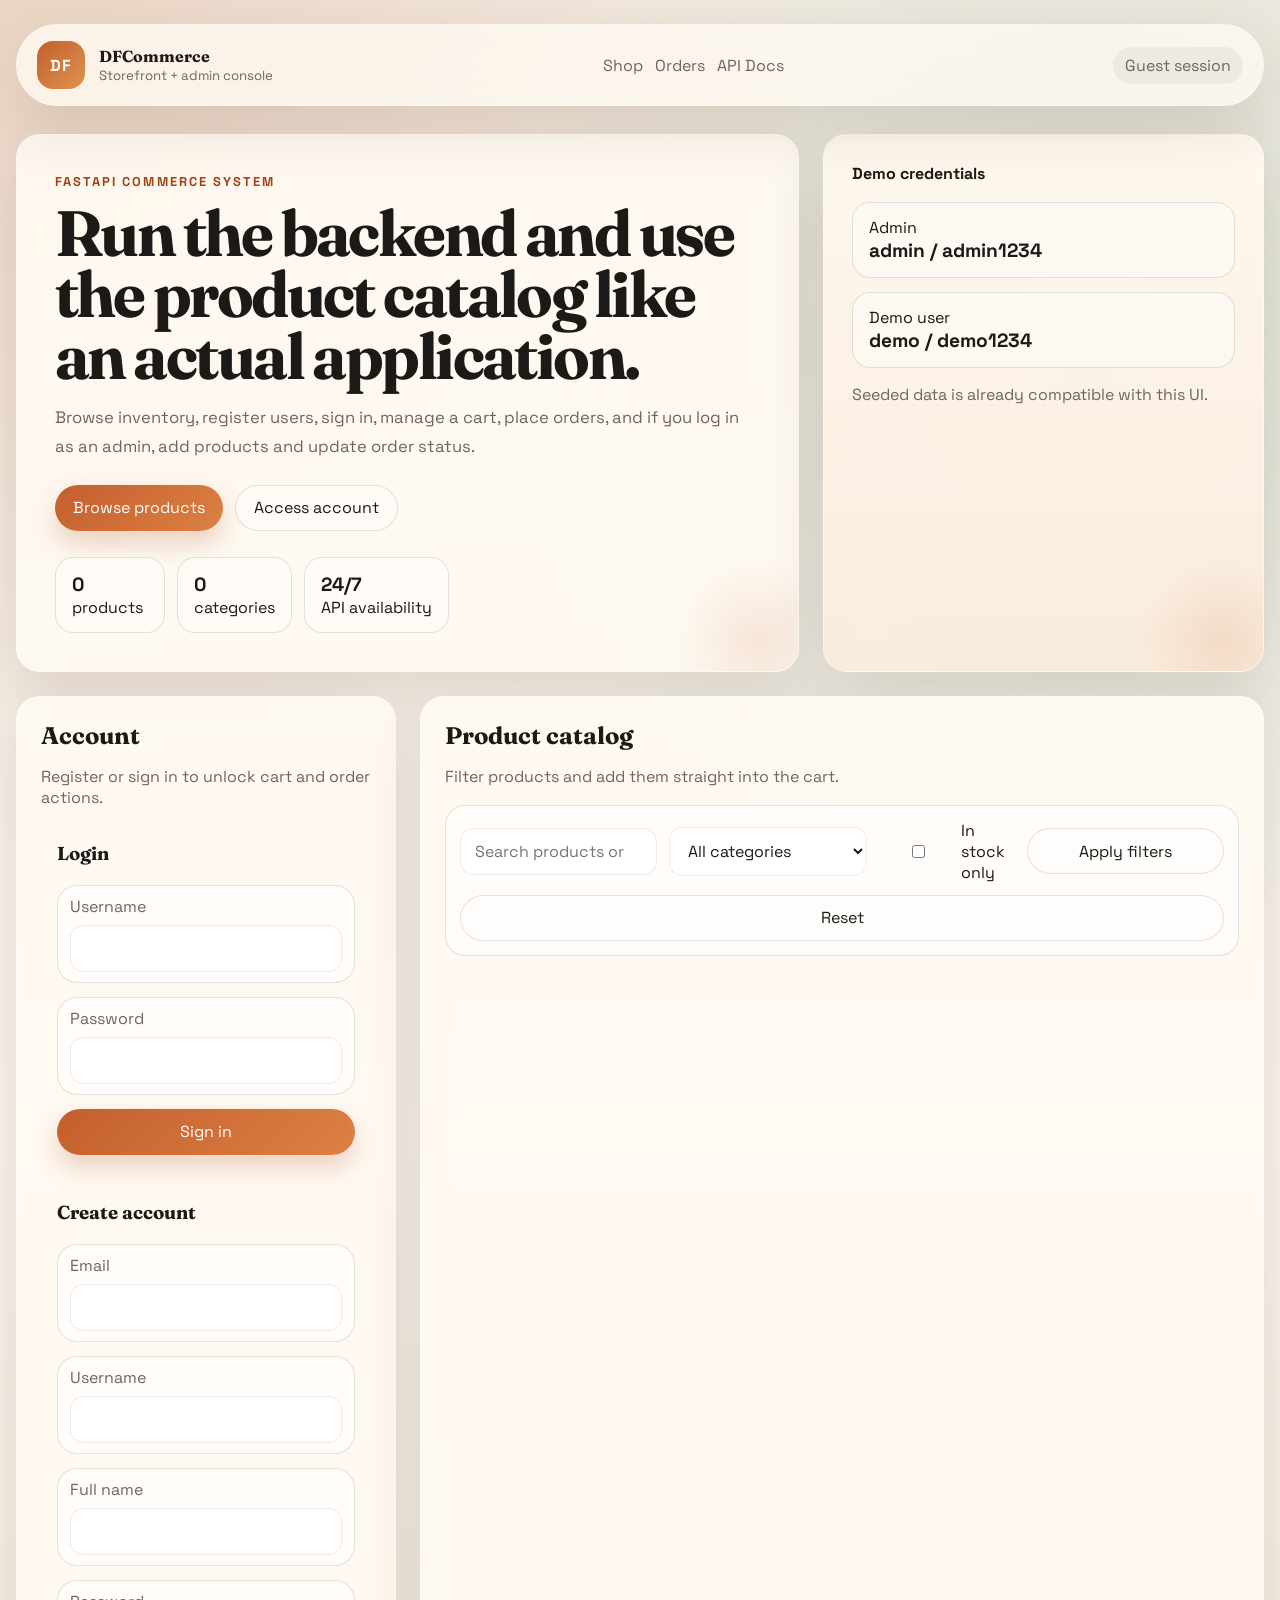
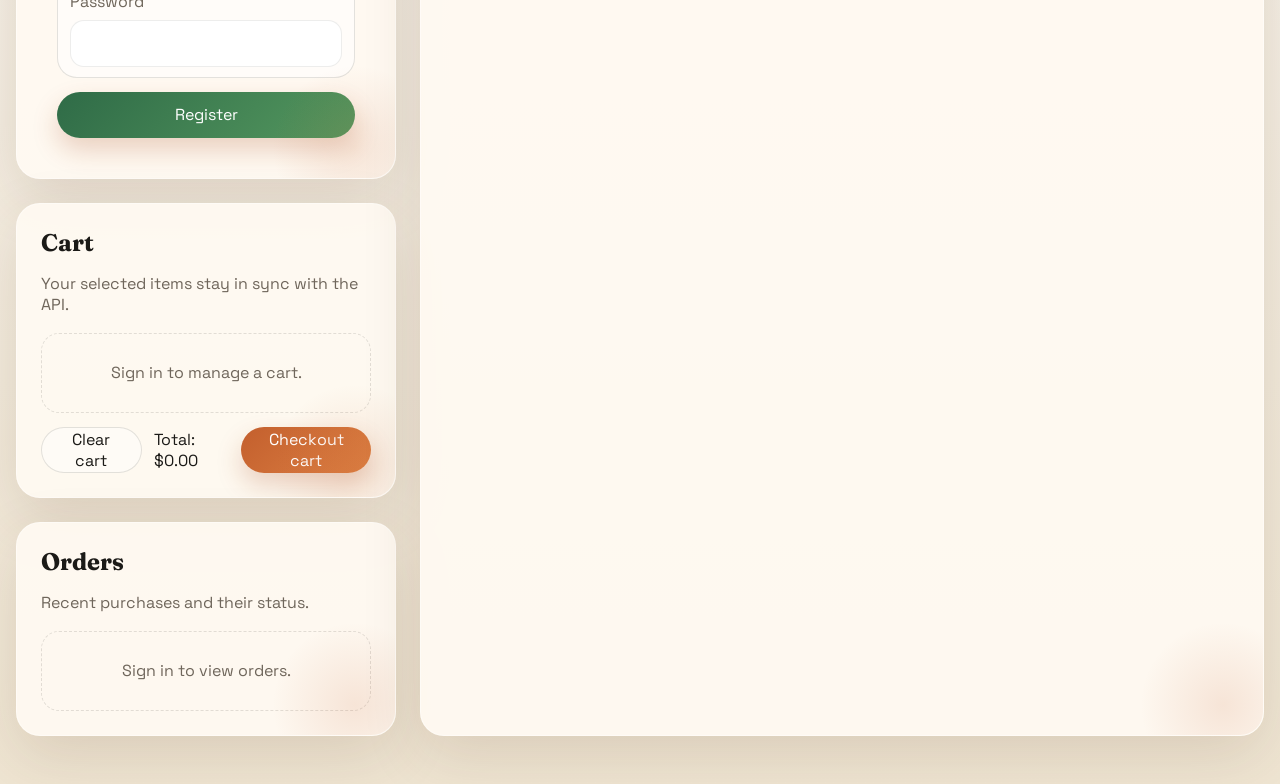
==== templates/index.html @ 90c6e94e "TESTING" ====
<!DOCTYPE html>
<html lang="en">
<head>
    <meta charset="UTF-8">
    <meta name="viewport" content="width=device-width, initial-scale=1.0">
    <title>{{ app_title }}</title>
    <link rel="preconnect" href="https://fonts.googleapis.com">
    <link rel="preconnect" href="https://fonts.gstatic.com" crossorigin>
    <link href="https://fonts.googleapis.com/css2?family=Fraunces:opsz,wght@9..144,600;9..144,700&family=Space+Grotesk:wght@400;500;700&display=swap" rel="stylesheet">
    <link rel="stylesheet" href="/static/styles.css">
</head>
<body>
    <div class="page-shell">
        <header class="topbar">
            <a class="brand" href="#top">
                <span class="brand-mark">DF</span>
                <span>
                    <strong>DFCommerce</strong>
                    <small>Storefront + admin console</small>
                </span>
            </a>
            <nav class="topnav">
                <a href="#products-section">Shop</a>
                <a href="#orders-section">Orders</a>
                <a href="/docs" target="_blank" rel="noreferrer">API Docs</a>
            </nav>
            <div class="session-bar">
                <span id="session-status" class="session-status">Guest session</span>
                <button id="logout-button" class="ghost-button hidden" type="button">Log out</button>
            </div>
        </header>

        <main>
            <section class="hero" id="top">
                <div class="hero-copy">
                    <p class="eyebrow">FastAPI commerce system</p>
                    <h1>Run the backend and use the product catalog like an actual application.</h1>
                    <p class="hero-text">
                        Browse inventory, register users, sign in, manage a cart, place orders, and if you log in as an admin, add products and update order status.
                    </p>
                    <div class="hero-actions">
                        <a class="primary-button" href="#products-section">Browse products</a>
                        <a class="ghost-button" href="#auth-section">Access account</a>
                    </div>
                    <div class="hero-stats" id="hero-stats">
                        <div>
                            <strong id="stat-products">0</strong>
                            <span>products</span>
                        </div>
                        <div>
                            <strong id="stat-categories">0</strong>
                            <span>categories</span>
                        </div>
                        <div>
                            <strong>24/7</strong>
                            <span>API availability</span>
                        </div>
                    </div>
                </div>
                <div class="hero-card">
                    <p class="hero-card-title">Demo credentials</p>
                    <div class="credential-grid">
                        <div>
                            <span>Admin</span>
                            <strong>admin / admin1234</strong>
                        </div>
                        <div>
                            <span>Demo user</span>
                            <strong>demo / demo1234</strong>
                        </div>
                    </div>
                    <p class="hero-card-note">Seeded data is already compatible with this UI.</p>
                </div>
            </section>

            <section class="content-grid">
                <aside class="sidebar-stack">
                    <section class="panel" id="auth-section">
                        <div class="panel-header">
                            <h2>Account</h2>
                            <p>Register or sign in to unlock cart and order actions.</p>
                        </div>

                        <div id="auth-forms" class="auth-forms">
                            <form id="login-form" class="stack-form">
                                <h3>Login</h3>
                                <label>
                                    <span>Username</span>
                                    <input name="username" type="text" autocomplete="username" required>
                                </label>
                                <label>
                                    <span>Password</span>
                                    <input name="password" type="password" autocomplete="current-password" required>
                                </label>
                                <button class="primary-button" type="submit">Sign in</button>
                            </form>

                            <form id="register-form" class="stack-form alt-form">
                                <h3>Create account</h3>
                                <label>
                                    <span>Email</span>
                                    <input name="email" type="email" autocomplete="email" required>
                                </label>
                                <label>
                                    <span>Username</span>
                                    <input name="username" type="text" autocomplete="username" required>
                                </label>
                                <label>
                                    <span>Full name</span>
                                    <input name="full_name" type="text" autocomplete="name" required>
                                </label>
                                <label>
                                    <span>Password</span>
                                    <input name="password" type="password" autocomplete="new-password" minlength="8" required>
                                </label>
                                <button class="secondary-button" type="submit">Register</button>
                            </form>
                        </div>

                        <div id="account-summary" class="account-summary hidden"></div>
                    </section>

                    <section class="panel" id="cart-section">
                        <div class="panel-header">
                            <h2>Cart</h2>
                            <p>Your selected items stay in sync with the API.</p>
                        </div>
                        <div id="cart-list" class="list-shell muted-state">Sign in to manage a cart.</div>
                        <div class="panel-footer">
                            <button id="clear-cart-button" class="ghost-button" type="button">Clear cart</button>
                            <span id="cart-total">Total: $0.00</span>
                            <button id="checkout-button" class="primary-button" type="button">Checkout cart</button>
                        </div>
                    </section>

                    <section class="panel" id="orders-section">
                        <div class="panel-header">
                            <h2>Orders</h2>
                            <p>Recent purchases and their status.</p>
                        </div>
                        <div id="orders-list" class="list-shell muted-state">Sign in to view orders.</div>
                    </section>

                    <section class="panel hidden" id="admin-panel">
                        <div class="panel-header">
                            <h2>Admin</h2>
                            <p>Create products and update order statuses.</p>
                        </div>

                        <form id="product-form" class="stack-form compact-form">
                            <h3>Add product</h3>
                            <label>
                                <span>Name</span>
                                <input name="name" type="text" required>
                            </label>
                            <label>
                                <span>Description</span>
                                <textarea name="description" rows="3" required></textarea>
                            </label>
                            <div class="form-split">
                                <label>
                                    <span>Price</span>
                                    <input name="price" type="number" min="0" step="0.01" required>
                                </label>
                                <label>
                                    <span>Stock</span>
                                    <input name="stock" type="number" min="0" step="1" required>
                                </label>
                            </div>
                            <label>
                                <span>Category</span>
                                <input name="category" type="text" required>
                            </label>
                            <label>
                                <span>Image URL</span>
                                <input name="image_url" type="url">
                            </label>
                            <button class="secondary-button" type="submit">Create product</button>
                        </form>

                        <div>
                            <h3 class="subheading">Manage products</h3>
                            <div id="admin-products-list" class="list-shell muted-state">Admin access required.</div>
                        </div>

                        <div>
                            <h3 class="subheading">All orders</h3>
                            <div id="admin-orders-list" class="list-shell muted-state">Admin access required.</div>
                        </div>
                    </section>
                </aside>

                <section class="panel products-panel" id="products-section">
                    <div class="panel-header">
                        <h2>Product catalog</h2>
                        <p>Filter products and add them straight into the cart.</p>
                    </div>

                    <form id="filters-form" class="filters-row">
                        <input id="search-input" name="search" type="search" placeholder="Search products or descriptions">
                        <select id="category-select" name="category">
                            <option value="">All categories</option>
                        </select>
                        <label class="checkbox-field">
                            <input id="stock-input" name="in_stock" type="checkbox">
                            <span>In stock only</span>
                        </label>
                        <button class="ghost-button" type="submit">Apply filters</button>
                        <button id="clear-filters-button" class="ghost-button" type="button">Reset</button>
                    </form>

                    <div id="products-grid" class="products-grid"></div>
                </section>
            </section>
        </main>
    </div>

    <div id="toast" class="toast hidden"></div>
    <script src="/static/app.js" defer></script>
</body>
</html>
---- static/styles.css ----
:root {
    --bg: #f4efe6;
    --bg-alt: #efe5d2;
    --paper: rgba(255, 250, 242, 0.92);
    --paper-strong: #fffaf2;
    --ink: #1b1a17;
    --muted: #6f665b;
    --accent: #c35f2d;
    --accent-strong: #9f4214;
    --accent-soft: #efc9b5;
    --line: rgba(27, 26, 23, 0.12);
    --success: #2f6b47;
    --shadow: 0 20px 60px rgba(84, 53, 27, 0.14);
    --radius: 24px;
}

* {
    box-sizing: border-box;
}

html {
    scroll-behavior: smooth;
}

body {
    margin: 0;
    min-height: 100vh;
    font-family: "Space Grotesk", "Segoe UI", sans-serif;
    color: var(--ink);
    background:
        radial-gradient(circle at top left, rgba(195, 95, 45, 0.18), transparent 32%),
        radial-gradient(circle at 85% 15%, rgba(47, 107, 71, 0.14), transparent 26%),
        linear-gradient(180deg, var(--bg) 0%, #f8f4ee 48%, var(--bg-alt) 100%);
}

a {
    color: inherit;
    text-decoration: none;
}

button,
input,
select,
textarea {
    font: inherit;
}

button {
    cursor: pointer;
    border: 0;
}

.hidden {
    display: none !important;
}

.page-shell {
    width: min(1380px, calc(100vw - 32px));
    margin: 0 auto;
    padding: 24px 0 48px;
}

.topbar {
    position: sticky;
    top: 16px;
    z-index: 20;
    display: flex;
    align-items: center;
    justify-content: space-between;
    gap: 18px;
    padding: 16px 20px;
    border: 1px solid rgba(255, 255, 255, 0.35);
    border-radius: 999px;
    background: rgba(255, 250, 242, 0.76);
    backdrop-filter: blur(16px);
    box-shadow: var(--shadow);
}

.brand {
    display: flex;
    align-items: center;
    gap: 14px;
}

.brand strong,
.hero h1,
.panel h2,
.stack-form h3,
.subheading {
    font-family: "Fraunces", Georgia, serif;
}

.brand small {
    display: block;
    color: var(--muted);
}

.brand-mark {
    display: grid;
    place-items: center;
    width: 48px;
    height: 48px;
    border-radius: 16px;
    background: linear-gradient(135deg, var(--accent) 0%, #de9350 100%);
    color: white;
    font-weight: 700;
    letter-spacing: 0.06em;
}

.topnav,
.session-bar,
.hero-actions,
.hero-stats,
.filters-row,
.form-split,
.panel-footer {
    display: flex;
    align-items: center;
    gap: 12px;
}

.topnav a,
.session-status {
    color: var(--muted);
}

.session-status {
    padding: 8px 12px;
    border-radius: 999px;
    background: rgba(27, 26, 23, 0.05);
}

.hero {
    display: grid;
    grid-template-columns: minmax(0, 1.6fr) minmax(320px, 0.9fr);
    gap: 24px;
    margin-top: 28px;
}

.hero-copy,
.hero-card,
.panel {
    position: relative;
    overflow: hidden;
    border: 1px solid rgba(255, 255, 255, 0.4);
    border-radius: var(--radius);
    background: var(--paper);
    box-shadow: var(--shadow);
}

.hero-copy {
    padding: 38px;
}

.hero-copy::after,
.panel::after,
.hero-card::after {
    content: "";
    position: absolute;
    inset: auto -50px -60px auto;
    width: 180px;
    height: 180px;
    border-radius: 50%;
    background: radial-gradient(circle, rgba(195, 95, 45, 0.13), transparent 65%);
    pointer-events: none;
}

.eyebrow {
    margin: 0 0 12px;
    font-size: 0.8rem;
    font-weight: 700;
    letter-spacing: 0.16em;
    text-transform: uppercase;
    color: var(--accent-strong);
}

.hero h1 {
    margin: 0;
    font-size: clamp(2.8rem, 5vw, 5rem);
    line-height: 0.96;
    letter-spacing: -0.04em;
}

.hero-text,
.panel-header p,
.muted-state,
.hero-card-note,
.list-meta,
.product-meta,
.item-meta,
.stack-form label span {
    color: var(--muted);
}

.hero-text {
    max-width: 64ch;
    margin: 18px 0 24px;
    font-size: 1.04rem;
    line-height: 1.7;
}

.hero-stats {
    margin-top: 26px;
    flex-wrap: wrap;
}

.hero-stats div,
.credential-grid div {
    min-width: 110px;
    padding: 14px 16px;
    border: 1px solid var(--line);
    border-radius: 18px;
    background: rgba(255, 255, 255, 0.42);
}

.hero-stats strong,
.credential-grid strong {
    display: block;
    font-size: 1.2rem;
}

.hero-card {
    padding: 28px;
    background: linear-gradient(180deg, rgba(255, 248, 238, 0.94), rgba(250, 236, 220, 0.96));
}

.hero-card-title {
    margin: 0 0 18px;
    font-weight: 700;
}

.credential-grid {
    display: grid;
    gap: 14px;
}

.primary-button,
.secondary-button,
.ghost-button {
    display: inline-flex;
    align-items: center;
    justify-content: center;
    min-height: 46px;
    padding: 0 18px;
    border-radius: 999px;
    transition: transform 180ms ease, box-shadow 180ms ease, background 180ms ease;
}

.primary-button,
.secondary-button {
    color: white;
    box-shadow: 0 12px 26px rgba(159, 66, 20, 0.22);
}

.primary-button {
    background: linear-gradient(135deg, var(--accent) 0%, #dd8144 100%);
}

.secondary-button {
    background: linear-gradient(135deg, var(--success) 0%, #54985f 100%);
}

.ghost-button {
    border: 1px solid var(--line);
    background: rgba(255, 255, 255, 0.4);
    color: var(--ink);
}

.primary-button:hover,
.secondary-button:hover,
.ghost-button:hover {
    transform: translateY(-1px);
}

.content-grid {
    display: grid;
    grid-template-columns: minmax(310px, 380px) minmax(0, 1fr);
    gap: 24px;
    margin-top: 24px;
}

.sidebar-stack {
    display: grid;
    gap: 24px;
    align-content: start;
}

.panel {
    padding: 24px;
}

.panel-header {
    margin-bottom: 18px;
}

.panel-header h2,
.stack-form h3,
.subheading {
    margin: 0 0 6px;
}

.auth-forms,
.stack-form,
.account-summary,
.list-shell {
    display: grid;
    gap: 14px;
}

.list-shell:not(.muted-state) {
    align-items: stretch;
}

.stack-form label,
.filters-row,
.summary-chip,
.list-item,
.product-card,
.order-card {
    border: 1px solid var(--line);
    border-radius: 20px;
    background: rgba(255, 255, 255, 0.55);
}

.stack-form {
    padding: 16px;
}

.compact-form {
    margin-bottom: 18px;
}

.stack-form label {
    display: grid;
    gap: 8px;
    padding: 10px 12px;
}

.stack-form input,
.stack-form textarea,
.filters-row input,
.filters-row select {
    width: 100%;
    padding: 12px 14px;
    border: 1px solid rgba(27, 26, 23, 0.08);
    border-radius: 14px;
    background: white;
    color: var(--ink);
}

.filters-row {
    flex-wrap: wrap;
    margin-bottom: 20px;
    padding: 14px;
}

.filters-row > *:not(.checkbox-field) {
    flex: 1 1 180px;
}

.checkbox-field {
    display: flex;
    align-items: center;
    gap: 8px;
    padding: 0 4px;
}

.products-grid {
    display: grid;
    grid-template-columns: repeat(auto-fill, minmax(240px, 1fr));
    gap: 18px;
}

.product-card,
.order-card,
.list-item {
    padding: 18px;
}

.product-card {
    display: grid;
    gap: 12px;
}

.product-top,
.item-top,
.order-top {
    display: flex;
    align-items: flex-start;
    justify-content: space-between;
    gap: 12px;
}

.product-top h3,
.order-top h3,
.item-top h3 {
    margin: 0;
    font-size: 1.05rem;
}

.price-pill,
.status-pill,
.category-pill {
    display: inline-flex;
    align-items: center;
    justify-content: center;
    padding: 8px 12px;
    border-radius: 999px;
    font-size: 0.84rem;
    font-weight: 700;
}

.price-pill {
    background: rgba(47, 107, 71, 0.13);
    color: var(--success);
}

.status-pill {
    background: rgba(195, 95, 45, 0.14);
    color: var(--accent-strong);
}

.category-pill {
    background: rgba(27, 26, 23, 0.06);
    color: var(--muted);
}

.product-actions,
.item-actions,
.order-actions {
    display: flex;
    align-items: center;
    gap: 10px;
    flex-wrap: wrap;
}

.item-actions input,
.order-actions select {
    width: auto;
}

.quantity-field {
    display: inline-flex;
    align-items: center;
    gap: 8px;
    padding: 8px 10px;
    border: 1px solid var(--line);
    border-radius: 999px;
    background: rgba(255, 255, 255, 0.58);
}

.quantity-field input {
    width: 68px;
    padding: 8px 10px;
    border: 1px solid rgba(27, 26, 23, 0.08);
    border-radius: 12px;
}

button:disabled {
    cursor: not-allowed;
    opacity: 0.5;
    transform: none;
    box-shadow: none;
}

.muted-state {
    min-height: 80px;
    display: grid;
    place-items: center;
    text-align: center;
    padding: 18px;
    border: 1px dashed var(--line);
    border-radius: 18px;
}

.summary-chip {
    padding: 14px;
}

.summary-chip strong {
    display: block;
    font-size: 1rem;
}

.panel-footer {
    justify-content: space-between;
    margin-top: 14px;
}

.products-panel {
    min-height: 700px;
}

.toast {
    position: fixed;
    right: 20px;
    bottom: 20px;
    z-index: 50;
    max-width: min(420px, calc(100vw - 40px));
    padding: 14px 18px;
    border-radius: 18px;
    background: #1f1a17;
    color: white;
    box-shadow: var(--shadow);
}

@media (max-width: 1120px) {
    .hero,
    .content-grid {
        grid-template-columns: 1fr;
    }

    .sidebar-stack {
        order: 2;
    }
}

@media (max-width: 760px) {
    .page-shell {
        width: min(100vw - 18px, 100%);
        padding-top: 12px;
    }

    .topbar {
        position: static;
        border-radius: 28px;
        padding: 18px;
        flex-direction: column;
        align-items: stretch;
    }

    .topnav,
    .session-bar,
    .hero-actions,
    .panel-footer,
    .product-actions,
    .order-actions,
    .item-actions,
    .filters-row,
    .form-split {
        flex-direction: column;
        align-items: stretch;
    }

    .hero-copy,
    .hero-card,
    .panel {
        padding: 20px;
    }

    .hero h1 {
        font-size: clamp(2.1rem, 10vw, 3rem);
    }
}

/* ---- Trust strip ---- */
.trust-strip {
    display: grid;
    grid-template-columns: repeat(3, 1fr);
    gap: 18px;
    margin-top: 24px;
}

.trust-card {
    padding: 22px 24px;
    border: 1px solid rgba(255, 255, 255, 0.4);
    border-radius: var(--radius);
    background: var(--paper);
    box-shadow: var(--shadow);
}

.trust-card strong {
    display: block;
    margin-bottom: 6px;
    font-size: 1rem;
}

.trust-card p {
    margin: 0;
    font-size: 0.9rem;
    color: var(--muted);
    line-height: 1.6;
}

/* ---- Product media ---- */
.product-media {
    width: 100%;
    height: 160px;
    border-radius: 16px;
    background-size: cover;
    background-position: center;
    background-color: var(--bg-alt);
}

/* ---- Catalog toolbar ---- */
.catalog-toolbar {
    min-height: 22px;
    margin-bottom: 14px;
}

/* ---- Admin form actions ---- */
.form-actions {
    display: flex;
    gap: 10px;
    flex-wrap: wrap;
}

/* ---- Footer ---- */
.footer-strip {
    display: flex;
    align-items: center;
    justify-content: space-between;
    gap: 12px;
    margin-top: 40px;
    padding: 18px 24px;
    border: 1px solid var(--line);
    border-radius: var(--radius);
    background: var(--paper);
    color: var(--muted);
    font-size: 0.88rem;
    flex-wrap: wrap;
}

/* ---- Modal overlay ---- */
body.modal-open {
    overflow: hidden;
}

.modal {
    position: fixed;
    inset: 0;
    z-index: 40;
    display: grid;
    place-items: center;
    background: rgba(27, 26, 23, 0.54);
    backdrop-filter: blur(6px);
    padding: 16px;
}

.modal-card {
    position: relative;
    width: min(720px, calc(100vw - 32px));
    max-height: 90vh;
    overflow-y: auto;
    padding: 32px;
    border: 1px solid rgba(255, 255, 255, 0.4);
    border-radius: var(--radius);
    background: var(--paper-strong);
    box-shadow: 0 32px 80px rgba(27, 26, 23, 0.28);
}

.modal-card--sm {
    width: min(480px, calc(100vw - 32px));
}

.modal-close {
    position: absolute;
    top: 16px;
    right: 16px;
    min-height: 36px;
    padding: 0 12px;
    font-size: 1rem;
    z-index: 1;
}

.modal-layout {
    display: grid;
    grid-template-columns: 1fr 1.1fr;
    gap: 28px;
    align-items: start;
}

.modal-media {
    width: 100%;
    aspect-ratio: 1 / 1;
    border-radius: 20px;
    background-size: cover;
    background-position: center;
    background-color: var(--bg-alt);
}

.modal-body {
    display: grid;
    gap: 14px;
}

.modal-title {
    margin: 8px 0 0;
    font-family: "Fraunces", Georgia, serif;
    font-size: clamp(1.3rem, 3vw, 1.8rem);
    line-height: 1.15;
}

.modal-text {
    margin: 0;
    color: var(--muted);
    line-height: 1.7;
}

.modal-price {
    font-size: 1.5rem;
    font-weight: 700;
    color: var(--success);
}

.modal-row {
    display: flex;
    align-items: center;
    gap: 14px;
    flex-wrap: wrap;
}

.modal-row--total {
    justify-content: space-between;
    margin-top: 10px;
    padding-top: 14px;
    border-top: 1px solid var(--line);
    font-size: 1rem;
}

.modal-actions {
    display: flex;
    align-items: center;
    gap: 10px;
    flex-wrap: wrap;
}

.modal-actions--checkout {
    margin-top: 14px;
}

/* ---- Responsive trust strip / modal ---- */
@media (max-width: 1120px) {
    .trust-strip {
        grid-template-columns: repeat(3, 1fr);
    }
}

@media (max-width: 760px) {
    .trust-strip {
        grid-template-columns: 1fr;
    }

    .modal-layout {
        grid-template-columns: 1fr;
    }

    .modal-media {
        aspect-ratio: 16 / 9;
    }

    .footer-strip {
        flex-direction: column;
        align-items: flex-start;
    }
}
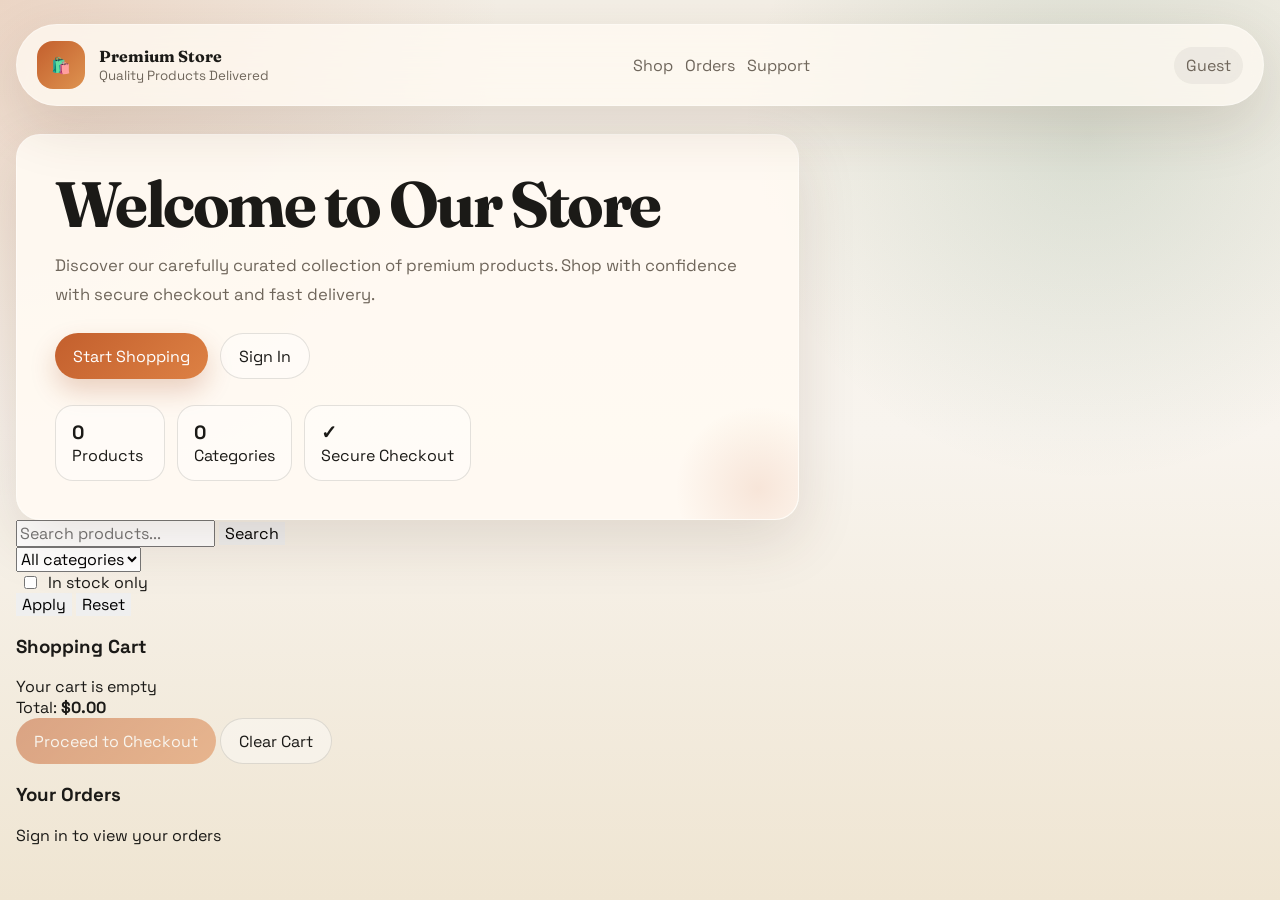
==== commit 210c6900: "UI changes" ====
--- a/templates/index.html
+++ b/templates/index.html
@@ -3,7 +3,7 @@
 <head>
     <meta charset="UTF-8">
     <meta name="viewport" content="width=device-width, initial-scale=1.0">
-    <title>{{ app_title }}</title>
+    <title>{{ app_title }} - Premium E-Commerce Store</title>
     <link rel="preconnect" href="https://fonts.googleapis.com">
     <link rel="preconnect" href="https://fonts.gstatic.com" crossorigin>
     <link href="https://fonts.googleapis.com/css2?family=Fraunces:opsz,wght@9..144,600;9..144,700&family=Space+Grotesk:wght@400;500;700&display=swap" rel="stylesheet">
@@ -13,19 +13,19 @@
     <div class="page-shell">
         <header class="topbar">
             <a class="brand" href="#top">
-                <span class="brand-mark">DF</span>
+                <span class="brand-mark">🛍️</span>
                 <span>
-                    <strong>DFCommerce</strong>
-                    <small>Storefront + admin console</small>
+                    <strong>Premium Store</strong>
+                    <small>Quality Products Delivered</small>
                 </span>
             </a>
             <nav class="topnav">
                 <a href="#products-section">Shop</a>
-                <a href="#orders-section">Orders</a>
-                <a href="/docs" target="_blank" rel="noreferrer">API Docs</a>
+                <a href="#orders-section" id="orders-nav">Orders</a>
+                <a href="#" id="support-link">Support</a>
             </nav>
             <div class="session-bar">
-                <span id="session-status" class="session-status">Guest session</span>
+                <span id="session-status" class="session-status">Guest</span>
                 <button id="logout-button" class="ghost-button hidden" type="button">Log out</button>
             </div>
         </header>
@@ -33,189 +33,175 @@
         <main>
             <section class="hero" id="top">
                 <div class="hero-copy">
-                    <p class="eyebrow">FastAPI commerce system</p>
-                    <h1>Run the backend and use the product catalog like an actual application.</h1>
+                    <h1>Welcome to Our Store</h1>
                     <p class="hero-text">
-                        Browse inventory, register users, sign in, manage a cart, place orders, and if you log in as an admin, add products and update order status.
+                        Discover our carefully curated collection of premium products. Shop with confidence with secure checkout and fast delivery.
                     </p>
                     <div class="hero-actions">
-                        <a class="primary-button" href="#products-section">Browse products</a>
-                        <a class="ghost-button" href="#auth-section">Access account</a>
+                        <a class="primary-button" href="#products-section">Start Shopping</a>
+                        <a class="ghost-button" href="#auth-section">Sign In</a>
                     </div>
                     <div class="hero-stats" id="hero-stats">
                         <div>
                             <strong id="stat-products">0</strong>
-                            <span>products</span>
+                            <span>Products</span>
                         </div>
                         <div>
                             <strong id="stat-categories">0</strong>
-                            <span>categories</span>
+                            <span>Categories</span>
                         </div>
                         <div>
-                            <strong>24/7</strong>
-                            <span>API availability</span>
-                        </div>
-                    </div>
-                </div>
-                <div class="hero-card">
-                    <p class="hero-card-title">Demo credentials</p>
-                    <div class="credential-grid">
-                        <div>
-                            <span>Admin</span>
-                            <strong>admin / admin1234</strong>
-                        </div>
-                        <div>
-                            <span>Demo user</span>
-                            <strong>demo / demo1234</strong>
-                        </div>
-                    </div>
-                    <p class="hero-card-note">Seeded data is already compatible with this UI.</p>
+                            <strong>✓</strong>
+                            <span>Secure Checkout</span>
+                        </div>
+                    </div>
                 </div>
             </section>
 
-            <section class="content-grid">
-                <aside class="sidebar-stack">
-                    <section class="panel" id="auth-section">
-                        <div class="panel-header">
-                            <h2>Account</h2>
-                            <p>Register or sign in to unlock cart and order actions.</p>
-                        </div>
-
-                        <div id="auth-forms" class="auth-forms">
-                            <form id="login-form" class="stack-form">
-                                <h3>Login</h3>
-                                <label>
-                                    <span>Username</span>
-                                    <input name="username" type="text" autocomplete="username" required>
-                                </label>
-                                <label>
-                                    <span>Password</span>
-                                    <input name="password" type="password" autocomplete="current-password" required>
-                                </label>
-                                <button class="primary-button" type="submit">Sign in</button>
-                            </form>
-
-                            <form id="register-form" class="stack-form alt-form">
-                                <h3>Create account</h3>
-                                <label>
-                                    <span>Email</span>
-                                    <input name="email" type="email" autocomplete="email" required>
-                                </label>
-                                <label>
-                                    <span>Username</span>
-                                    <input name="username" type="text" autocomplete="username" required>
-                                </label>
-                                <label>
-                                    <span>Full name</span>
-                                    <input name="full_name" type="text" autocomplete="name" required>
-                                </label>
-                                <label>
-                                    <span>Password</span>
-                                    <input name="password" type="password" autocomplete="new-password" minlength="8" required>
-                                </label>
-                                <button class="secondary-button" type="submit">Register</button>
-                            </form>
-                        </div>
-
-                        <div id="account-summary" class="account-summary hidden"></div>
-                    </section>
-
-                    <section class="panel" id="cart-section">
-                        <div class="panel-header">
-                            <h2>Cart</h2>
-                            <p>Your selected items stay in sync with the API.</p>
-                        </div>
-                        <div id="cart-list" class="list-shell muted-state">Sign in to manage a cart.</div>
-                        <div class="panel-footer">
-                            <button id="clear-cart-button" class="ghost-button" type="button">Clear cart</button>
-                            <span id="cart-total">Total: $0.00</span>
-                            <button id="checkout-button" class="primary-button" type="button">Checkout cart</button>
-                        </div>
-                    </section>
-
-                    <section class="panel" id="orders-section">
-                        <div class="panel-header">
-                            <h2>Orders</h2>
-                            <p>Recent purchases and their status.</p>
-                        </div>
-                        <div id="orders-list" class="list-shell muted-state">Sign in to view orders.</div>
-                    </section>
-
-                    <section class="panel hidden" id="admin-panel">
-                        <div class="panel-header">
-                            <h2>Admin</h2>
-                            <p>Create products and update order statuses.</p>
-                        </div>
-
-                        <form id="product-form" class="stack-form compact-form">
-                            <h3>Add product</h3>
-                            <label>
-                                <span>Name</span>
-                                <input name="name" type="text" required>
-                            </label>
-                            <label>
-                                <span>Description</span>
-                                <textarea name="description" rows="3" required></textarea>
-                            </label>
-                            <div class="form-split">
-                                <label>
-                                    <span>Price</span>
-                                    <input name="price" type="number" min="0" step="0.01" required>
-                                </label>
-                                <label>
-                                    <span>Stock</span>
-                                    <input name="stock" type="number" min="0" step="1" required>
-                                </label>
-                            </div>
-                            <label>
-                                <span>Category</span>
-                                <input name="category" type="text" required>
-                            </label>
-                            <label>
-                                <span>Image URL</span>
-                                <input name="image_url" type="url">
-                            </label>
-                            <button class="secondary-button" type="submit">Create product</button>
+            <!-- Auth Modal -->
+            <div id="auth-modal" class="modal hidden">
+                <div class="modal-content">
+                    <button class="modal-close" id="modal-close">&times;</button>
+                    <div id="auth-tabs" class="auth-tabs">
+                        <button class="tab-button active" data-tab="login">Sign In</button>
+                        <button class="tab-button" data-tab="register">Create Account</button>
+                    </div>
+
+                    <div id="login-tab" class="tab-content active">
+                        <form id="login-form" class="auth-form">
+                            <h2>Welcome Back</h2>
+                            <label>
+                                <span>Username</span>
+                                <input name="username" type="text" autocomplete="username" required>
+                            </label>
+                            <label>
+                                <span>Password</span>
+                                <input name="password" type="password" autocomplete="current-password" required>
+                            </label>
+                            <button class="primary-button" type="submit">Sign In</button>
                         </form>
-
-                        <div>
-                            <h3 class="subheading">Manage products</h3>
-                            <div id="admin-products-list" class="list-shell muted-state">Admin access required.</div>
-                        </div>
-
-                        <div>
-                            <h3 class="subheading">All orders</h3>
-                            <div id="admin-orders-list" class="list-shell muted-state">Admin access required.</div>
-                        </div>
-                    </section>
-                </aside>
-
-                <section class="panel products-panel" id="products-section">
-                    <div class="panel-header">
-                        <h2>Product catalog</h2>
-                        <p>Filter products and add them straight into the cart.</p>
-                    </div>
-
-                    <form id="filters-form" class="filters-row">
-                        <input id="search-input" name="search" type="search" placeholder="Search products or descriptions">
-                        <select id="category-select" name="category">
-                            <option value="">All categories</option>
-                        </select>
-                        <label class="checkbox-field">
-                            <input id="stock-input" name="in_stock" type="checkbox">
-                            <span>In stock only</span>
-                        </label>
-                        <button class="ghost-button" type="submit">Apply filters</button>
-                        <button id="clear-filters-button" class="ghost-button" type="button">Reset</button>
+                    </div>
+
+                    <div id="register-tab" class="tab-content">
+                        <form id="register-form" class="auth-form">
+                            <h2>Create Your Account</h2>
+                            <label>
+                                <span>Email</span>
+                                <input name="email" type="email" autocomplete="email" required>
+                            </label>
+                            <label>
+                                <span>Full Name</span>
+                                <input name="full_name" type="text" autocomplete="name" required>
+                            </label>
+                            <label>
+                                <span>Username</span>
+                                <input name="username" type="text" autocomplete="username" required>
+                            </label>
+                            <label>
+                                <span>Password</span>
+                                <input name="password" type="password" autocomplete="new-password" minlength="8" required>
+                            </label>
+                            <button class="primary-button" type="submit">Create Account</button>
+                        </form>
+                    </div>
+                </div>
+            </div>
+
+            <!-- Amazon-Style Products Section -->
+            <section class="products-section" id="products-section">
+                <div class="search-bar-container">
+                    <form id="filters-form" class="search-form">
+                        <input id="search-input" name="search" type="search" placeholder="Search products..." autocomplete="off">
+                        <button class="search-button" type="submit">Search</button>
                     </form>
-
-                    <div id="products-grid" class="products-grid"></div>
-                </section>
+                </div>
+
+                <div class="filters-container">
+                    <select id="category-select" name="category" class="category-filter">
+                        <option value="">All categories</option>
+                    </select>
+                    <label class="checkbox-field">
+                        <input id="stock-input" name="in_stock" type="checkbox">
+                        <span>In stock only</span>
+                    </label>
+                    <button class="filter-button" type="button" id="filter-apply">Apply</button>
+                    <button class="filter-button ghost" type="button" id="clear-filters-button">Reset</button>
+                </div>
+
+                <!-- Category Carousels (Amazon-style) -->
+                <div id="category-sections" class="category-sections"></div>
+
+                <!-- Grid View (Fallback) -->
+                <div id="products-grid" class="products-grid hidden"></div>
             </section>
+
+            <!-- Cart Sidebar -->
+            <aside class="cart-sidebar">
+                <div class="sidebar-section cart-panel">
+                    <h3>Shopping Cart</h3>
+                    <div id="cart-list" class="cart-items">
+                        <div class="empty-state">Your cart is empty</div>
+                    </div>
+                    <div class="cart-footer">
+                        <div class="cart-total">
+                            <span>Total:</span>
+                            <strong id="cart-total">$0.00</strong>
+                        </div>
+                        <button id="checkout-button" class="primary-button full-width" type="button" disabled>Proceed to Checkout</button>
+                        <button id="clear-cart-button" class="ghost-button full-width" type="button">Clear Cart</button>
+                    </div>
+                </div>
+
+                <div class="sidebar-section orders-panel" id="orders-section">
+                    <h3>Your Orders</h3>
+                    <div id="orders-list" class="orders-items">
+                        <div class="empty-state">Sign in to view your orders</div>
+                    </div>
+                </div>
+
+                <div class="sidebar-section admin-panel hidden" id="admin-panel">
+                    <h3>Admin Dashboard</h3>
+                    <form id="product-form" class="admin-form">
+                        <h4>Add New Product</h4>
+                        <label>
+                            <span>Product Name</span>
+                            <input name="name" type="text" required>
+                        </label>
+                        <label>
+                            <span>Description</span>
+                            <textarea name="description" rows="3" required></textarea>
+                        </label>
+                        <div class="form-row">
+                            <label>
+                                <span>Price</span>
+                                <input name="price" type="number" min="0" step="0.01" required>
+                            </label>
+                            <label>
+                                <span>Stock</span>
+                                <input name="stock" type="number" min="0" step="1" required>
+                            </label>
+                        </div>
+                        <label>
+                            <span>Category</span>
+                            <input name="category" type="text" required>
+                        </label>
+                        <label>
+                            <span>Image URL</span>
+                            <input name="image_url" type="url">
+                        </label>
+                        <button class="secondary-button full-width" type="submit">Add Product</button>
+                    </form>
+                </div>
+            </aside>
         </main>
     </div>
 
+        </main>
+    </div>
+
+    <!-- Toast Notification -->
     <div id="toast" class="toast hidden"></div>
+
     <script src="/static/app.js" defer></script>
 </body>
 </html>
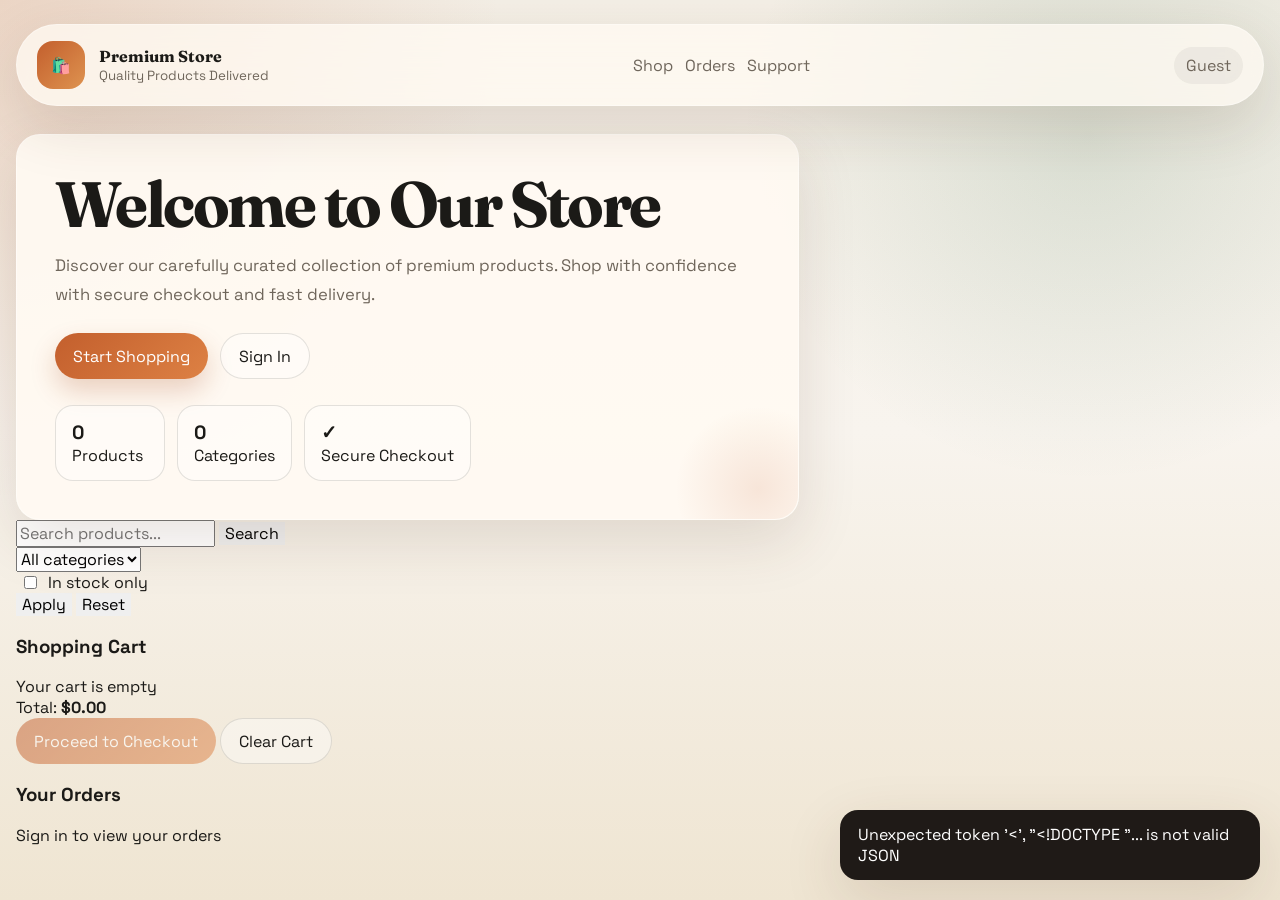
==== commit 0b502f31: "UI Mods2" ====
--- a/templates/index.html
+++ b/templates/index.html
@@ -26,6 +26,7 @@
             </nav>
             <div class="session-bar">
                 <span id="session-status" class="session-status">Guest</span>
+                <button id="admin-button" class="ghost-button hidden" type="button" onclick="window.location.href='/admin'">Admin</button>
                 <button id="logout-button" class="ghost-button hidden" type="button">Log out</button>
             </div>
         </header>
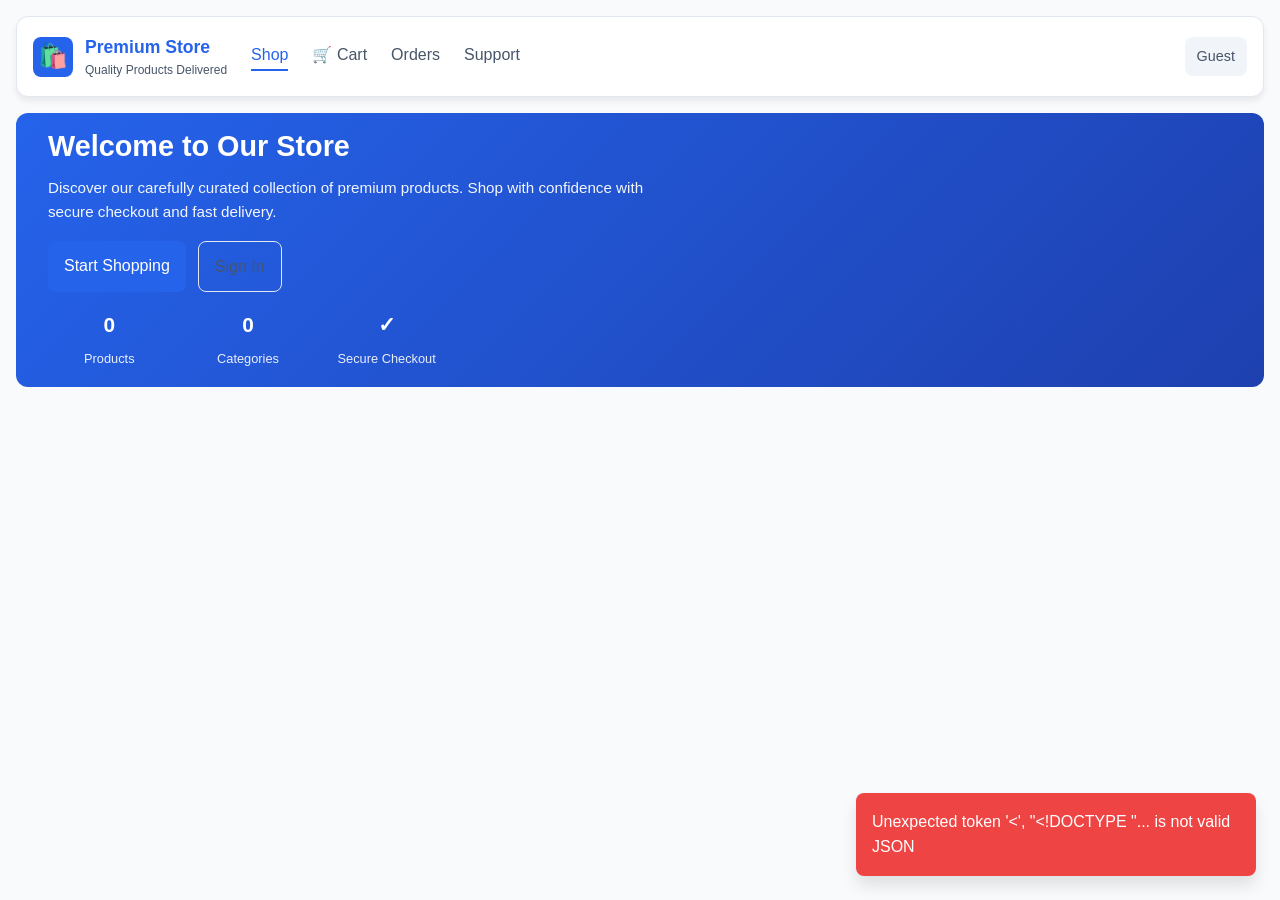
==== commit 49fb07df: "Top bar fixed" ====
--- a/templates/index.html
+++ b/templates/index.html
@@ -20,8 +20,9 @@
                 </span>
             </a>
             <nav class="topnav">
-                <a href="#products-section">Shop</a>
-                <a href="#orders-section" id="orders-nav">Orders</a>
+                <a href="#" class="nav-link active" onclick="showSection('products-section'); return false;">Shop</a>
+                <a href="#" class="nav-link" onclick="showSection('cart-section'); return false;">🛒 Cart</a>
+                <a href="#" class="nav-link" onclick="showSection('orders-section'); return false;">Orders</a>
                 <a href="#" id="support-link">Support</a>
             </nav>
             <div class="session-bar">
@@ -108,95 +109,8 @@
                 </div>
             </div>
 
-            <!-- Amazon-Style Products Section -->
-            <section class="products-section" id="products-section">
-                <div class="search-bar-container">
-                    <form id="filters-form" class="search-form">
-                        <input id="search-input" name="search" type="search" placeholder="Search products..." autocomplete="off">
-                        <button class="search-button" type="submit">Search</button>
-                    </form>
-                </div>
-
-                <div class="filters-container">
-                    <select id="category-select" name="category" class="category-filter">
-                        <option value="">All categories</option>
-                    </select>
-                    <label class="checkbox-field">
-                        <input id="stock-input" name="in_stock" type="checkbox">
-                        <span>In stock only</span>
-                    </label>
-                    <button class="filter-button" type="button" id="filter-apply">Apply</button>
-                    <button class="filter-button ghost" type="button" id="clear-filters-button">Reset</button>
-                </div>
-
-                <!-- Category Carousels (Amazon-style) -->
-                <div id="category-sections" class="category-sections"></div>
-
-                <!-- Grid View (Fallback) -->
-                <div id="products-grid" class="products-grid hidden"></div>
-            </section>
-
-            <!-- Cart Sidebar -->
-            <aside class="cart-sidebar">
-                <div class="sidebar-section cart-panel">
-                    <h3>Shopping Cart</h3>
-                    <div id="cart-list" class="cart-items">
-                        <div class="empty-state">Your cart is empty</div>
-                    </div>
-                    <div class="cart-footer">
-                        <div class="cart-total">
-                            <span>Total:</span>
-                            <strong id="cart-total">$0.00</strong>
-                        </div>
-                        <button id="checkout-button" class="primary-button full-width" type="button" disabled>Proceed to Checkout</button>
-                        <button id="clear-cart-button" class="ghost-button full-width" type="button">Clear Cart</button>
-                    </div>
-                </div>
-
-                <div class="sidebar-section orders-panel" id="orders-section">
-                    <h3>Your Orders</h3>
-                    <div id="orders-list" class="orders-items">
-                        <div class="empty-state">Sign in to view your orders</div>
-                    </div>
-                </div>
-
-                <div class="sidebar-section admin-panel hidden" id="admin-panel">
-                    <h3>Admin Dashboard</h3>
-                    <form id="product-form" class="admin-form">
-                        <h4>Add New Product</h4>
-                        <label>
-                            <span>Product Name</span>
-                            <input name="name" type="text" required>
-                        </label>
-                        <label>
-                            <span>Description</span>
-                            <textarea name="description" rows="3" required></textarea>
-                        </label>
-                        <div class="form-row">
-                            <label>
-                                <span>Price</span>
-                                <input name="price" type="number" min="0" step="0.01" required>
-                            </label>
-                            <label>
-                                <span>Stock</span>
-                                <input name="stock" type="number" min="0" step="1" required>
-                            </label>
-                        </div>
-                        <label>
-                            <span>Category</span>
-                            <input name="category" type="text" required>
-                        </label>
-                        <label>
-                            <span>Image URL</span>
-                            <input name="image_url" type="url">
-                        </label>
-                        <button class="secondary-button full-width" type="submit">Add Product</button>
-                    </form>
-                </div>
-            </aside>
-        </main>
-    </div>
-
+            <!-- Content Views Container -->
+            <div id="views-container"></div>
         </main>
     </div>
 
--- a/static/styles.css
+++ b/static/styles.css
@@ -1,20 +1,56 @@
+/* ============================================
+   DFCOMMERCE - PROFESSIONAL E-COMMERCE STORE
+   Production-Ready Styling
+   ============================================ */
+
 :root {
-    --bg: #f4efe6;
-    --bg-alt: #efe5d2;
-    --paper: rgba(255, 250, 242, 0.92);
-    --paper-strong: #fffaf2;
-    --ink: #1b1a17;
-    --muted: #6f665b;
-    --accent: #c35f2d;
-    --accent-strong: #9f4214;
-    --accent-soft: #efc9b5;
-    --line: rgba(27, 26, 23, 0.12);
-    --success: #2f6b47;
-    --shadow: 0 20px 60px rgba(84, 53, 27, 0.14);
-    --radius: 24px;
-}
+    /* Colors */
+    --primary: #2563eb;
+    --primary-dark: #1e40af;
+    --primary-light: #3b82f6;
+    --secondary: #64748b;
+    --success: #10b981;
+    --warning: #f59e0b;
+    --danger: #ef4444;
+    
+    /* Neutrals */
+    --bg-primary: #ffffff;
+    --bg-secondary: #f8fafc;
+    --bg-tertiary: #f1f5f9;
+    --text-primary: #0f172a;
+    --text-secondary: #475569;
+    --text-muted: #94a3b8;
+    --border: #e2e8f0;
+    
+    /* Spacing */
+    --spacing-xs: 4px;
+    --spacing-sm: 8px;
+    --spacing-md: 12px;
+    --spacing-lg: 16px;
+    --spacing-xl: 24px;
+    --spacing-2xl: 32px;
+    
+    /* Sizing */
+    --radius-sm: 4px;
+    --radius-md: 8px;
+    --radius-lg: 12px;
+    
+    /* Shadows */
+    --shadow-sm: 0 1px 2px rgba(0, 0, 0, 0.05);
+    --shadow-md: 0 4px 6px rgba(0, 0, 0, 0.07);
+    --shadow-lg: 0 10px 15px rgba(0, 0, 0, 0.1);
+    
+    /* Transitions */
+    --transition: all 0.3s ease;
+}
+
+/* ============================================
+   RESET & BASE STYLES
+   ============================================ */
 
 * {
+    margin: 0;
+    padding: 0;
     box-sizing: border-box;
 }
 
@@ -23,19 +59,20 @@
 }
 
 body {
-    margin: 0;
-    min-height: 100vh;
-    font-family: "Space Grotesk", "Segoe UI", sans-serif;
-    color: var(--ink);
-    background:
-        radial-gradient(circle at top left, rgba(195, 95, 45, 0.18), transparent 32%),
-        radial-gradient(circle at 85% 15%, rgba(47, 107, 71, 0.14), transparent 26%),
-        linear-gradient(180deg, var(--bg) 0%, #f8f4ee 48%, var(--bg-alt) 100%);
+    font-family: -apple-system, BlinkMacSystemFont, 'Segoe UI', Roboto, Oxygen, Ubuntu, Cantarell, sans-serif;
+    color: var(--text-primary);
+    background: var(--bg-secondary);
+    line-height: 1.6;
 }
 
 a {
-    color: inherit;
+    color: var(--primary);
     text-decoration: none;
+    transition: var(--transition);
+}
+
+a:hover {
+    color: var(--primary-dark);
 }
 
 button,
@@ -43,714 +80,1243 @@
 select,
 textarea {
     font: inherit;
+    color: inherit;
 }
 
 button {
     cursor: pointer;
-    border: 0;
-}
-
-.hidden {
-    display: none !important;
-}
+    border: none;
+    background: none;
+}
+
+input,
+select,
+textarea {
+    border: 1px solid var(--border);
+    border-radius: var(--radius-md);
+    padding: var(--spacing-md);
+    transition: var(--transition);
+}
+
+input:focus,
+select:focus,
+textarea:focus {
+    outline: none;
+    border-color: var(--primary);
+    box-shadow: 0 0 0 3px rgba(37, 99, 235, 0.1);
+}
+
+/* ============================================
+   TYPOGRAPHY
+   ============================================ */
+
+h1, h2, h3, h4, h5, h6 {
+    font-weight: 600;
+    line-height: 1.2;
+    margin-bottom: var(--spacing-md);
+}
+
+h1 {
+    font-size: 2.5rem;
+}
+
+h2 {
+    font-size: 2rem;
+}
+
+h3 {
+    font-size: 1.5rem;
+}
+
+h4 {
+    font-size: 1.25rem;
+}
+
+.text-muted {
+    color: var(--text-muted);
+}
+
+.text-secondary {
+    color: var(--text-secondary);
+}
+
+/* ============================================
+   PAGE LAYOUT
+   ============================================ */
 
 .page-shell {
-    width: min(1380px, calc(100vw - 32px));
+    max-width: 1600px;
     margin: 0 auto;
-    padding: 24px 0 48px;
-}
+    padding: 0 var(--spacing-lg);
+}
+
+main {
+    display: flex;
+    flex-direction: column;
+    gap: var(--spacing-2xl);
+    margin-top: var(--spacing-lg);
+}
+
+/* ============================================
+   HEADER / NAVIGATION
+   ============================================ */
 
 .topbar {
     position: sticky;
-    top: 16px;
-    z-index: 20;
+    top: var(--spacing-lg);
+    z-index: 50;
     display: flex;
     align-items: center;
     justify-content: space-between;
-    gap: 18px;
-    padding: 16px 20px;
-    border: 1px solid rgba(255, 255, 255, 0.35);
-    border-radius: 999px;
-    background: rgba(255, 250, 242, 0.76);
-    backdrop-filter: blur(16px);
-    box-shadow: var(--shadow);
+    gap: var(--spacing-xl);
+    padding: var(--spacing-lg);
+    background: var(--bg-primary);
+    border: 1px solid var(--border);
+    border-radius: var(--radius-lg);
+    box-shadow: var(--shadow-md);
+    margin-bottom: var(--spacing-2xl);
 }
 
 .brand {
     display: flex;
     align-items: center;
-    gap: 14px;
-}
-
-.brand strong,
-.hero h1,
-.panel h2,
-.stack-form h3,
-.subheading {
-    font-family: "Fraunces", Georgia, serif;
+    gap: var(--spacing-md);
+    font-weight: 600;
+    font-size: 1.1rem;
+}
+
+.brand-mark {
+    width: 40px;
+    height: 40px;
+    border-radius: var(--radius-md);
+    background: var(--primary);
+    color: white;
+    display: flex;
+    align-items: center;
+    justify-content: center;
+    font-size: 1.5rem;
 }
 
 .brand small {
     display: block;
-    color: var(--muted);
-}
-
-.brand-mark {
-    display: grid;
-    place-items: center;
-    width: 48px;
-    height: 48px;
-    border-radius: 16px;
-    background: linear-gradient(135deg, var(--accent) 0%, #de9350 100%);
-    color: white;
-    font-weight: 700;
-    letter-spacing: 0.06em;
-}
-
-.topnav,
-.session-bar,
-.hero-actions,
-.hero-stats,
-.filters-row,
-.form-split,
-.panel-footer {
-    display: flex;
-    align-items: center;
-    gap: 12px;
-}
-
-.topnav a,
+    font-size: 0.75rem;
+    color: var(--text-secondary);
+    font-weight: 400;
+}
+
+.topnav {
+    display: flex;
+    gap: var(--spacing-xl);
+    flex: 1;
+}
+
+.topnav a {
+    color: var(--text-secondary);
+    font-weight: 500;
+    transition: var(--transition);
+}
+
+.topnav a:hover {
+    color: var(--primary);
+}
+
+.topnav a.active {
+    color: var(--primary);
+    border-bottom: 2px solid var(--primary);
+    padding-bottom: 2px;
+}
+
+.session-bar {
+    display: flex;
+    align-items: center;
+    gap: var(--spacing-md);
+}
+
 .session-status {
-    color: var(--muted);
-}
-
-.session-status {
-    padding: 8px 12px;
-    border-radius: 999px;
-    background: rgba(27, 26, 23, 0.05);
-}
-
-.hero {
-    display: grid;
-    grid-template-columns: minmax(0, 1.6fr) minmax(320px, 0.9fr);
-    gap: 24px;
-    margin-top: 28px;
-}
-
-.hero-copy,
-.hero-card,
-.panel {
-    position: relative;
-    overflow: hidden;
-    border: 1px solid rgba(255, 255, 255, 0.4);
-    border-radius: var(--radius);
-    background: var(--paper);
-    box-shadow: var(--shadow);
-}
-
-.hero-copy {
-    padding: 38px;
-}
-
-.hero-copy::after,
-.panel::after,
-.hero-card::after {
-    content: "";
-    position: absolute;
-    inset: auto -50px -60px auto;
-    width: 180px;
-    height: 180px;
-    border-radius: 50%;
-    background: radial-gradient(circle, rgba(195, 95, 45, 0.13), transparent 65%);
-    pointer-events: none;
-}
-
-.eyebrow {
-    margin: 0 0 12px;
-    font-size: 0.8rem;
-    font-weight: 700;
-    letter-spacing: 0.16em;
-    text-transform: uppercase;
-    color: var(--accent-strong);
-}
-
-.hero h1 {
-    margin: 0;
-    font-size: clamp(2.8rem, 5vw, 5rem);
-    line-height: 0.96;
-    letter-spacing: -0.04em;
-}
-
-.hero-text,
-.panel-header p,
-.muted-state,
-.hero-card-note,
-.list-meta,
-.product-meta,
-.item-meta,
-.stack-form label span {
-    color: var(--muted);
-}
-
-.hero-text {
-    max-width: 64ch;
-    margin: 18px 0 24px;
-    font-size: 1.04rem;
-    line-height: 1.7;
-}
-
-.hero-stats {
-    margin-top: 26px;
-    flex-wrap: wrap;
-}
-
-.hero-stats div,
-.credential-grid div {
-    min-width: 110px;
-    padding: 14px 16px;
-    border: 1px solid var(--line);
-    border-radius: 18px;
-    background: rgba(255, 255, 255, 0.42);
-}
-
-.hero-stats strong,
-.credential-grid strong {
-    display: block;
-    font-size: 1.2rem;
-}
-
-.hero-card {
-    padding: 28px;
-    background: linear-gradient(180deg, rgba(255, 248, 238, 0.94), rgba(250, 236, 220, 0.96));
-}
-
-.hero-card-title {
-    margin: 0 0 18px;
-    font-weight: 700;
-}
-
-.credential-grid {
-    display: grid;
-    gap: 14px;
-}
+    padding: var(--spacing-sm) var(--spacing-md);
+    background: var(--bg-tertiary);
+    border-radius: var(--radius-md);
+    font-size: 0.9rem;
+    color: var(--text-secondary);
+}
+
+/* ============================================
+   BUTTONS
+   ============================================ */
 
 .primary-button,
 .secondary-button,
 .ghost-button {
-    display: inline-flex;
+    padding: var(--spacing-md) var(--spacing-lg);
+    border-radius: var(--radius-md);
+    font-weight: 500;
+    transition: var(--transition);
+    border: none;
+    cursor: pointer;
+}
+
+.primary-button {
+    background: var(--primary);
+    color: white;
+}
+
+.primary-button:hover {
+    background: var(--primary-dark);
+    box-shadow: var(--shadow-lg);
+}
+
+.primary-button:disabled {
+    background: var(--secondary);
+    cursor: not-allowed;
+    opacity: 0.6;
+}
+
+.secondary-button {
+    background: var(--bg-tertiary);
+    color: var(--text-primary);
+    border: 1px solid var(--border);
+}
+
+.secondary-button:hover {
+    background: var(--bg-secondary);
+    border-color: var(--primary);
+}
+
+.ghost-button {
+    background: transparent;
+    color: var(--text-secondary);
+    border: 1px solid var(--border);
+}
+
+.ghost-button:hover {
+    background: var(--bg-tertiary);
+    border-color: var(--primary);
+    color: var(--primary);
+}
+
+.full-width {
+    width: 100%;
+}
+
+/* ============================================
+   HERO SECTION
+   ============================================ */
+
+.hero {
+    background: linear-gradient(135deg, var(--primary) 0%, var(--primary-dark) 100%);
+    color: white;
+    padding: var(--spacing-lg) var(--spacing-2xl);
+    border-radius: var(--radius-lg);
+    margin-bottom: var(--spacing-2xl);
+}
+
+.hero-copy {
+    max-width: 100%;
+}
+
+.hero h1 {
+    font-size: 1.8rem;
+    margin-bottom: var(--spacing-md);
+    color: white;
+}
+
+.hero-text {
+    font-size: 0.95rem;
+    margin-bottom: var(--spacing-lg);
+    opacity: 0.95;
+    max-width: 600px;
+}
+
+.hero-actions {
+    display: flex;
+    gap: var(--spacing-md);
+    margin-bottom: var(--spacing-lg);
+    flex-wrap: wrap;
+}
+
+.hero-stats {
+    display: grid;
+    grid-template-columns: repeat(3, 1fr);
+    gap: var(--spacing-lg);
+    max-width: 400px;
+}
+
+.hero-stats > div {
+    text-align: center;
+}
+
+.hero-stats strong {
+    display: block;
+    font-size: 1.3rem;
+    margin-bottom: var(--spacing-xs);
+}
+
+.hero-stats span {
+    font-size: 0.8rem;
+    opacity: 0.9;
+}
+
+/* ============================================
+   PRODUCTS SECTION
+   ============================================ */
+
+.products-section {
+    width: 100%;
+}
+
+.content-section {
+    width: 100%;
+    display: none;
+}
+
+.content-section.visible {
+    display: block;
+}
+
+.cart-container {
+    display: grid;
+    grid-template-columns: 1fr 350px;
+    gap: var(--spacing-xl);
+}
+
+.cart-items-list {
+    display: flex;
+    flex-direction: column;
+    gap: var(--spacing-md);
+}
+
+.cart-item {
+    display: flex;
+    justify-content: space-between;
+    align-items: center;
+    padding: var(--spacing-lg);
+    background: var(--bg-primary);
+    border: 1px solid var(--border);
+    border-radius: var(--radius-md);
+}
+
+.cart-item-info {
+    flex: 1;
+}
+
+.cart-item-name {
+    font-weight: 600;
+    margin-bottom: 4px;
+}
+
+.cart-item-details {
+    font-size: 0.9rem;
+    color: #666;
+}
+
+.cart-item-price {
+    font-weight: 600;
+    margin: 0 var(--spacing-lg);
+    min-width: 80px;
+    text-align: right;
+}
+
+.cart-item-remove {
+    background: none;
+    border: none;
+    font-size: 1.5rem;
+    cursor: pointer;
+    color: #999;
+    padding: 0;
+    width: 32px;
+    height: 32px;
+    display: flex;
     align-items: center;
     justify-content: center;
-    min-height: 46px;
-    padding: 0 18px;
-    border-radius: 999px;
-    transition: transform 180ms ease, box-shadow 180ms ease, background 180ms ease;
-}
-
-.primary-button,
-.secondary-button {
-    color: white;
-    box-shadow: 0 12px 26px rgba(159, 66, 20, 0.22);
-}
-
-.primary-button {
-    background: linear-gradient(135deg, var(--accent) 0%, #dd8144 100%);
-}
-
-.secondary-button {
-    background: linear-gradient(135deg, var(--success) 0%, #54985f 100%);
-}
-
-.ghost-button {
-    border: 1px solid var(--line);
-    background: rgba(255, 255, 255, 0.4);
-    color: var(--ink);
-}
-
-.primary-button:hover,
-.secondary-button:hover,
-.ghost-button:hover {
-    transform: translateY(-1px);
-}
-
-.content-grid {
-    display: grid;
-    grid-template-columns: minmax(310px, 380px) minmax(0, 1fr);
-    gap: 24px;
-    margin-top: 24px;
-}
-
-.sidebar-stack {
-    display: grid;
-    gap: 24px;
-    align-content: start;
-}
-
-.panel {
-    padding: 24px;
-}
-
-.panel-header {
-    margin-bottom: 18px;
-}
-
-.panel-header h2,
-.stack-form h3,
-.subheading {
-    margin: 0 0 6px;
-}
-
-.auth-forms,
-.stack-form,
-.account-summary,
-.list-shell {
-    display: grid;
-    gap: 14px;
-}
-
-.list-shell:not(.muted-state) {
-    align-items: stretch;
-}
-
-.stack-form label,
-.filters-row,
-.summary-chip,
-.list-item,
-.product-card,
-.order-card {
-    border: 1px solid var(--line);
-    border-radius: 20px;
-    background: rgba(255, 255, 255, 0.55);
-}
-
-.stack-form {
-    padding: 16px;
-}
-
-.compact-form {
-    margin-bottom: 18px;
-}
-
-.stack-form label {
-    display: grid;
-    gap: 8px;
-    padding: 10px 12px;
-}
-
-.stack-form input,
-.stack-form textarea,
+    border-radius: var(--radius-md);
+    transition: all 0.2s;
+}
+
+.cart-item-remove:hover {
+    background: #fee;
+    color: #d32f2f;
+}
+
+.cart-summary {
+    position: sticky;
+    top: var(--spacing-lg);
+    padding: var(--spacing-lg);
+    background: var(--bg-primary);
+    border: 1px solid var(--border);
+    border-radius: var(--radius-md);
+    height: fit-content;
+}
+
+.cart-total-box {
+    margin-bottom: var(--spacing-lg);
+}
+
+.cart-total {
+    display: flex;
+    justify-content: space-between;
+    margin-bottom: var(--spacing-md);
+}
+
+.section-header {
+    margin-bottom: var(--spacing-xl);
+}
+
+.section-header h2 {
+    margin-bottom: var(--spacing-lg);
+    font-size: 1.5rem;
+}
+
+.filters-row {
+    display: flex;
+    gap: var(--spacing-md);
+    flex-wrap: wrap;
+    margin-bottom: var(--spacing-lg);
+}
+
 .filters-row input,
 .filters-row select {
-    width: 100%;
-    padding: 12px 14px;
-    border: 1px solid rgba(27, 26, 23, 0.08);
-    border-radius: 14px;
-    background: white;
-    color: var(--ink);
-}
-
-.filters-row {
-    flex-wrap: wrap;
-    margin-bottom: 20px;
-    padding: 14px;
-}
-
-.filters-row > *:not(.checkbox-field) {
-    flex: 1 1 180px;
+    flex: 1;
+    min-width: 200px;
+}
+
+.filters-row button {
+    padding: var(--spacing-md) var(--spacing-lg);
 }
 
 .checkbox-field {
     display: flex;
     align-items: center;
-    gap: 8px;
-    padding: 0 4px;
+    gap: var(--spacing-md);
+    cursor: pointer;
+    user-select: none;
+}
+
+.checkbox-field input {
+    width: auto;
+    cursor: pointer;
 }
 
 .products-grid {
     display: grid;
-    grid-template-columns: repeat(auto-fill, minmax(240px, 1fr));
-    gap: 18px;
-}
-
-.product-card,
-.order-card,
-.list-item {
-    padding: 18px;
-}
+    grid-template-columns: repeat(auto-fill, minmax(200px, 1fr));
+    gap: var(--spacing-lg);
+}
+
+.products-grid.hidden {
+    display: none;
+}
+
+/* Amazon-Style Carousels */
+.search-bar-container {
+    margin-bottom: var(--spacing-lg);
+}
+
+.search-form {
+    display: flex;
+    gap: var(--spacing-md);
+    margin-bottom: var(--spacing-sm);
+}
+
+.search-form input {
+    flex: 1;
+    min-width: 200px;
+    padding: var(--spacing-md) var(--spacing-lg);
+    border: 2px solid var(--border);
+    border-radius: var(--radius-md);
+    font-size: 0.95rem;
+}
+
+.search-form input:focus {
+    outline: none;
+    border-color: var(--primary);
+}
+
+.search-button {
+    padding: var(--spacing-md) var(--spacing-xl);
+    background: var(--primary);
+    color: white;
+    border-radius: var(--radius-md);
+    font-weight: 600;
+    transition: var(--transition);
+}
+
+.search-button:hover {
+    background: var(--primary-dark);
+}
+
+.filters-container {
+    display: flex;
+    gap: var(--spacing-md);
+    align-items: center;
+    margin-bottom: var(--spacing-lg);
+    padding: var(--spacing-md) var(--spacing-lg);
+    background: var(--bg-primary);
+    border-radius: var(--radius-md);
+    border: 1px solid var(--border);
+    flex-wrap: wrap;
+}
+
+.category-filter {
+    padding: var(--spacing-sm) var(--spacing-md);
+    border: 1px solid var(--border);
+    border-radius: var(--radius-sm);
+    font-size: 0.9rem;
+}
+
+.filter-button {
+    padding: var(--spacing-sm) var(--spacing-lg);
+    background: var(--primary);
+    color: white;
+    border-radius: var(--radius-sm);
+    font-weight: 600;
+    transition: var(--transition);
+    font-size: 0.9rem;
+}
+
+.filter-button:hover {
+    background: var(--primary-dark);
+}
+
+.filter-button.ghost {
+    background: var(--bg-tertiary);
+    color: var(--text-primary);
+}
+
+.filter-button.ghost:hover {
+    background: var(--border);
+}
+
+.category-sections {
+    display: flex;
+    flex-direction: column;
+    gap: var(--spacing-xl);
+}
+
+.category-carousel-section {
+    background: var(--bg-primary);
+    padding: var(--spacing-lg);
+    border-radius: var(--radius-lg);
+    border: 1px solid var(--border);
+}
+
+.carousel-header {
+    display: flex;
+    justify-content: space-between;
+    align-items: center;
+    margin-bottom: var(--spacing-lg);
+    padding-bottom: var(--spacing-md);
+    border-bottom: 1px solid var(--border);
+}
+
+.carousel-header h2 {
+    font-size: 1.2rem;
+    font-weight: 700;
+}
+
+.view-all {
+    color: var(--primary);
+    font-weight: 600;
+    transition: var(--transition);
+    font-size: 0.9rem;
+}
+
+.view-all:hover {
+    color: var(--primary-dark);
+}
+
+.carousel-container {
+    position: relative;
+    display: flex;
+    align-items: center;
+    gap: var(--spacing-md);
+}
+
+.carousel-nav {
+    position: absolute;
+    top: 50%;
+    transform: translateY(-50%);
+    z-index: 10;
+    width: 36px;
+    height: 36px;
+    background: rgba(0, 0, 0, 0.5);
+    color: white;
+    border-radius: 50%;
+    display: flex;
+    align-items: center;
+    justify-content: center;
+    cursor: pointer;
+    transition: var(--transition);
+    font-size: 1.1rem;
+}
+
+.carousel-nav:hover {
+    background: rgba(0, 0, 0, 0.7);
+}
+
+.carousel-nav.prev {
+    left: 10px;
+}
+
+.carousel-nav.next {
+    right: 10px;
+}
+
+.carousel-track {
+    display: flex;
+    gap: var(--spacing-md);
+    overflow-x: auto;
+    scroll-behavior: smooth;
+    padding: var(--spacing-md) 0;
+    scroll-snap-type: x mandatory;
+    /* Hide scrollbar */
+    -ms-overflow-style: none;
+    scrollbar-width: none;
+}
+
+.carousel-track::-webkit-scrollbar {
+    display: none;
+}
+
+.carousel-item {
+    flex: 0 0 180px;
+    scroll-snap-align: start;
+}
+
+.carousel-product-card {
+    background: var(--bg-secondary);
+    border: 1px solid var(--border);
+    border-radius: var(--radius-md);
+    overflow: hidden;
+    transition: var(--transition);
+    height: 100%;
+    display: flex;
+    flex-direction: column;
+}
+
+.carousel-product-card:hover {
+    box-shadow: var(--shadow-md);
+    border-color: var(--primary);
+    transform: translateY(-2px);
+}
+
+.carousel-image {
+    width: 100%;
+    height: 140px;
+    background: var(--bg-tertiary);
+    display: flex;
+    align-items: center;
+    justify-content: center;
+    font-size: 2rem;
+    overflow: hidden;
+}
+
+.carousel-image img {
+    width: 100%;
+    height: 100%;
+    object-fit: cover;
+}
+
+.carousel-product-info {
+    padding: var(--spacing-sm);
+    flex: 1;
+    display: flex;
+    flex-direction: column;
+}
+
+.carousel-product-name {
+    font-weight: 600;
+    font-size: 0.85rem;
+    margin-bottom: var(--spacing-xs);
+    height: 32px;
+    overflow: hidden;
+    text-overflow: ellipsis;
+    display: -webkit-box;
+    -webkit-line-clamp: 2;
+    line-clamp: 2;
+    -webkit-box-orient: vertical;
+}
+
+.carousel-price {
+    font-size: 1.1rem;
+    font-weight: 700;
+    color: var(--primary);
+    margin-bottom: var(--spacing-xs);
+}
+
+.carousel-stock {
+    font-size: 0.75rem;
+    margin-bottom: var(--spacing-sm);
+    font-weight: 600;
+}
+
+.carousel-stock.in-stock {
+    color: var(--success);
+}
+
+.carousel-stock.out-of-stock {
+    color: var(--danger);
+}
+
+.carousel-add-to-cart {
+    background: var(--primary);
+    color: white;
+    padding: var(--spacing-xs) var(--spacing-sm);
+    border-radius: var(--radius-sm);
+    font-weight: 600;
+    transition: var(--transition);
+    margin-top: auto;
+    font-size: 0.8rem;
+}
+
+.carousel-add-to-cart:hover:not(:disabled) {
+    background: var(--primary-dark);
+    transform: scale(1.02);
+}
+
+.carousel-add-to-cart:disabled {
+    background: var(--text-muted);
+    cursor: not-allowed;
+}
+
 
 .product-card {
+    background: var(--bg-primary);
+    border: 1px solid var(--border);
+    border-radius: var(--radius-lg);
+    overflow: hidden;
+    transition: var(--transition);
+    cursor: pointer;
+}
+
+.product-card:hover {
+    box-shadow: var(--shadow-lg);
+    transform: translateY(-4px);
+    border-color: var(--primary);
+}
+
+.product-image {
+    width: 100%;
+    height: 200px;
+    background: var(--bg-tertiary);
+    display: flex;
+    align-items: center;
+    justify-content: center;
+    font-size: 3rem;
+    overflow: hidden;
+}
+
+.product-info {
+    padding: var(--spacing-lg);
+}
+
+.product-category {
+    display: inline-block;
+    background: var(--bg-tertiary);
+    color: var(--text-secondary);
+    padding: var(--spacing-xs) var(--spacing-md);
+    border-radius: var(--radius-sm);
+    font-size: 0.75rem;
+    font-weight: 600;
+    margin-bottom: var(--spacing-md);
+    text-transform: uppercase;
+}
+
+.product-name {
+    font-weight: 600;
+    margin-bottom: var(--spacing-sm);
+}
+
+.product-description {
+    color: var(--text-secondary);
+    font-size: 0.9rem;
+    margin-bottom: var(--spacing-md);
+    height: 40px;
+    overflow: hidden;
+    text-overflow: ellipsis;
+    display: -webkit-box;
+    -webkit-line-clamp: 2;
+    line-clamp: 2;
+    -webkit-box-orient: vertical;
+}
+
+.product-footer {
+    display: flex;
+    align-items: center;
+    justify-content: space-between;
+    margin-top: var(--spacing-lg);
+    padding-top: var(--spacing-lg);
+    border-top: 1px solid var(--border);
+}
+
+.product-price {
+    font-size: 1.5rem;
+    font-weight: 700;
+    color: var(--primary);
+}
+
+.product-stock {
+    font-size: 0.85rem;
+    color: var(--text-secondary);
+}
+
+.product-stock.in-stock {
+    color: var(--success);
+    font-weight: 600;
+}
+
+.product-stock.out-of-stock {
+    color: var(--danger);
+    font-weight: 600;
+}
+
+/* ============================================
+   SIDEBAR
+   ============================================ */
+
+.cart-sidebar {
+    display: none;
+    flex-direction: column;
+    gap: var(--spacing-xl);
+    position: fixed;
+    right: var(--spacing-lg);
+    bottom: var(--spacing-lg);
+    width: 320px;
+    max-height: 80vh;
+    overflow-y: auto;
+    z-index: 40;
+}
+
+.cart-sidebar.visible {
+    display: flex;
+}
+
+.sidebar-section {
+    background: var(--bg-primary);
+    border: 1px solid var(--border);
+    border-radius: var(--radius-lg);
+    padding: var(--spacing-lg);
+    box-shadow: var(--shadow-lg);
+}
+
+.sidebar-section h3 {
+    margin-bottom: var(--spacing-lg);
+    font-size: 1rem;
+}
+
+.cart-items,
+.orders-items {
+    margin-bottom: var(--spacing-lg);
+    max-height: 300px;
+    overflow-y: auto;
+}
+
+.empty-state {
+    text-align: center;
+    padding: var(--spacing-xl) var(--spacing-lg);
+    color: var(--text-secondary);
+    font-size: 0.9rem;
+}
+
+.cart-item,
+.order-item {
+    display: flex;
+    align-items: center;
+    gap: var(--spacing-md);
+    padding: var(--spacing-md);
+    border-bottom: 1px solid var(--border);
+}
+
+.cart-item:last-child,
+.order-item:last-child {
+    border-bottom: none;
+}
+
+.cart-item-info {
+    flex: 1;
+    min-width: 0;
+}
+
+.cart-item-name {
+    font-weight: 500;
+    margin-bottom: var(--spacing-xs);
+}
+
+.cart-item-details {
+    font-size: 0.85rem;
+    color: var(--text-secondary);
+}
+
+.cart-item-price {
+    font-weight: 600;
+    color: var(--primary);
+    min-width: 60px;
+    text-align: right;
+}
+
+.cart-item-remove {
+    padding: var(--spacing-sm);
+    color: var(--danger);
+    cursor: pointer;
+    transition: var(--transition);
+}
+
+.cart-item-remove:hover {
+    background: rgba(239, 68, 68, 0.1);
+    border-radius: var(--radius-sm);
+}
+
+.cart-footer {
+    display: flex;
+    flex-direction: column;
+    gap: var(--spacing-md);
+    padding-top: var(--spacing-lg);
+    border-top: 1px solid var(--border);
+}
+
+.cart-total {
+    display: flex;
+    justify-content: space-between;
+    align-items: center;
+    font-size: 1.1rem;
+    font-weight: 600;
+}
+
+.cart-total strong {
+    color: var(--primary);
+}
+
+/* ============================================
+   AUTH MODAL
+   ============================================ */
+
+.modal {
+    position: fixed;
+    top: 0;
+    left: 0;
+    right: 0;
+    bottom: 0;
+    background: rgba(0, 0, 0, 0.5);
+    display: flex;
+    align-items: center;
+    justify-content: center;
+    z-index: 100;
+    animation: fadeIn 0.3s ease;
+}
+
+.modal.hidden {
+    display: none;
+}
+
+@keyframes fadeIn {
+    from {
+        opacity: 0;
+    }
+    to {
+        opacity: 1;
+    }
+}
+
+.modal-content {
+    background: var(--bg-primary);
+    border-radius: var(--radius-lg);
+    max-width: 500px;
+    width: 100%;
+    margin: var(--spacing-lg);
+    box-shadow: var(--shadow-lg);
+    animation: slideUp 0.3s ease;
+    position: relative;
+}
+
+@keyframes slideUp {
+    from {
+        transform: translateY(20px);
+        opacity: 0;
+    }
+    to {
+        transform: translateY(0);
+        opacity: 1;
+    }
+}
+
+.modal-close {
+    position: absolute;
+    top: var(--spacing-md);
+    right: var(--spacing-md);
+    width: 32px;
+    height: 32px;
+    border-radius: 50%;
+    background: var(--bg-tertiary);
+    color: var(--text-secondary);
+    font-size: 1.5rem;
+    display: flex;
+    align-items: center;
+    justify-content: center;
+    cursor: pointer;
+    transition: var(--transition);
+    z-index: 10;
+}
+
+.modal-close:hover {
+    background: var(--danger);
+    color: white;
+}
+
+.auth-tabs {
+    display: flex;
+    gap: 0;
+    border-bottom: 1px solid var(--border);
+}
+
+.tab-button {
+    flex: 1;
+    padding: var(--spacing-lg);
+    background: none;
+    border: none;
+    border-bottom: 2px solid transparent;
+    color: var(--text-secondary);
+    font-weight: 500;
+    cursor: pointer;
+    transition: var(--transition);
+}
+
+.tab-button.active {
+    color: var(--primary);
+    border-bottom-color: var(--primary);
+}
+
+.tab-button:hover {
+    color: var(--primary);
+}
+
+.tab-content {
+    display: none;
+    padding: var(--spacing-2xl);
+}
+
+.tab-content.active {
+    display: block;
+    animation: fadeIn 0.3s ease;
+}
+
+.auth-form h2 {
+    margin-bottom: var(--spacing-xl);
+}
+
+.auth-form label {
+    display: block;
+    margin-bottom: var(--spacing-lg);
+}
+
+.auth-form span {
+    display: block;
+    margin-bottom: var(--spacing-sm);
+    font-weight: 500;
+    color: var(--text-primary);
+}
+
+/* ============================================
+   ADMIN FORM
+   ============================================ */
+
+.admin-form {
+    display: flex;
+    flex-direction: column;
+    gap: var(--spacing-md);
+}
+
+.admin-form h4 {
+    margin-bottom: var(--spacing-md);
+}
+
+.form-row {
     display: grid;
-    gap: 12px;
-}
-
-.product-top,
-.item-top,
-.order-top {
-    display: flex;
-    align-items: flex-start;
-    justify-content: space-between;
-    gap: 12px;
-}
-
-.product-top h3,
-.order-top h3,
-.item-top h3 {
-    margin: 0;
-    font-size: 1.05rem;
-}
-
-.price-pill,
-.status-pill,
-.category-pill {
-    display: inline-flex;
-    align-items: center;
-    justify-content: center;
-    padding: 8px 12px;
-    border-radius: 999px;
-    font-size: 0.84rem;
-    font-weight: 700;
-}
-
-.price-pill {
-    background: rgba(47, 107, 71, 0.13);
-    color: var(--success);
-}
-
-.status-pill {
-    background: rgba(195, 95, 45, 0.14);
-    color: var(--accent-strong);
-}
-
-.category-pill {
-    background: rgba(27, 26, 23, 0.06);
-    color: var(--muted);
-}
-
-.product-actions,
-.item-actions,
-.order-actions {
-    display: flex;
-    align-items: center;
-    gap: 10px;
-    flex-wrap: wrap;
-}
-
-.item-actions input,
-.order-actions select {
-    width: auto;
-}
-
-.quantity-field {
-    display: inline-flex;
-    align-items: center;
-    gap: 8px;
-    padding: 8px 10px;
-    border: 1px solid var(--line);
-    border-radius: 999px;
-    background: rgba(255, 255, 255, 0.58);
-}
-
-.quantity-field input {
-    width: 68px;
-    padding: 8px 10px;
-    border: 1px solid rgba(27, 26, 23, 0.08);
-    border-radius: 12px;
-}
-
-button:disabled {
-    cursor: not-allowed;
-    opacity: 0.5;
-    transform: none;
-    box-shadow: none;
-}
-
-.muted-state {
-    min-height: 80px;
-    display: grid;
-    place-items: center;
-    text-align: center;
-    padding: 18px;
-    border: 1px dashed var(--line);
-    border-radius: 18px;
-}
-
-.summary-chip {
-    padding: 14px;
-}
-
-.summary-chip strong {
-    display: block;
-    font-size: 1rem;
-}
-
-.panel-footer {
-    justify-content: space-between;
-    margin-top: 14px;
-}
-
-.products-panel {
-    min-height: 700px;
-}
+    grid-template-columns: 1fr 1fr;
+    gap: var(--spacing-md);
+}
+
+.form-row label {
+    margin-bottom: 0;
+}
+
+/* ============================================
+   ALERTS & TOASTS
+   ============================================ */
 
 .toast {
     position: fixed;
-    right: 20px;
-    bottom: 20px;
-    z-index: 50;
-    max-width: min(420px, calc(100vw - 40px));
-    padding: 14px 18px;
-    border-radius: 18px;
-    background: #1f1a17;
+    bottom: var(--spacing-xl);
+    right: var(--spacing-xl);
+    padding: var(--spacing-lg);
+    background: var(--text-primary);
     color: white;
-    box-shadow: var(--shadow);
-}
-
-@media (max-width: 1120px) {
-    .hero,
-    .content-grid {
+    border-radius: var(--radius-md);
+    box-shadow: var(--shadow-lg);
+    z-index: 200;
+    animation: slideIn 0.3s ease;
+    max-width: 400px;
+}
+
+.toast.hidden {
+    display: none;
+}
+
+.toast.error {
+    background: var(--danger);
+}
+
+.toast.success {
+    background: var(--success);
+}
+
+@keyframes slideIn {
+    from {
+        transform: translateX(100%);
+        opacity: 0;
+    }
+    to {
+        transform: translateX(0);
+        opacity: 1;
+    }
+}
+
+/* ============================================
+   RESPONSIVE DESIGN
+   ============================================ */
+
+@media (max-width: 1024px) {
+    main {
         grid-template-columns: 1fr;
     }
-
-    .sidebar-stack {
-        order: 2;
-    }
-}
-
-@media (max-width: 760px) {
+    
+    .cart-sidebar {
+        display: grid;
+        grid-template-columns: repeat(auto-fit, minmax(300px, 1fr));
+    }
+    
+    .products-grid {
+        grid-template-columns: repeat(auto-fill, minmax(240px, 1fr));
+    }
+}
+
+@media (max-width: 768px) {
+    .topbar {
+        flex-wrap: wrap;
+        gap: var(--spacing-md);
+    }
+    
+    .topnav {
+        gap: var(--spacing-lg);
+        order: 3;
+        width: 100%;
+    }
+    
+    .brand {
+        flex: 1;
+    }
+
+    .cart-container {
+        grid-template-columns: 1fr;
+    }
+
+    .cart-summary {
+        position: static;
+    }
+    
+    h1 {
+        font-size: 1.875rem;
+    }
+    
+    .hero-actions {
+        flex-direction: column;
+    }
+    
+    .hero-actions button {
+        width: 100%;
+    }
+    
+    .filters-row {
+        flex-direction: column;
+    }
+    
+    .filters-row input,
+    .filters-row select {
+        min-width: unset;
+    }
+    
+    .products-grid {
+        grid-template-columns: repeat(auto-fill, minmax(200px, 1fr));
+    }
+    
+    .cart-sidebar {
+        grid-template-columns: 1fr;
+    }
+}
+
+@media (max-width: 480px) {
     .page-shell {
-        width: min(100vw - 18px, 100%);
-        padding-top: 12px;
-    }
-
+        padding: 0 var(--spacing-md);
+    }
+    
     .topbar {
-        position: static;
-        border-radius: 28px;
-        padding: 18px;
-        flex-direction: column;
-        align-items: stretch;
-    }
-
-    .topnav,
-    .session-bar,
-    .hero-actions,
-    .panel-footer,
-    .product-actions,
-    .order-actions,
-    .item-actions,
-    .filters-row,
-    .form-split {
-        flex-direction: column;
-        align-items: stretch;
-    }
-
-    .hero-copy,
-    .hero-card,
-    .panel {
-        padding: 20px;
-    }
-
-    .hero h1 {
-        font-size: clamp(2.1rem, 10vw, 3rem);
-    }
-}
-
-/* ---- Trust strip ---- */
-.trust-strip {
-    display: grid;
-    grid-template-columns: repeat(3, 1fr);
-    gap: 18px;
-    margin-top: 24px;
-}
-
-.trust-card {
-    padding: 22px 24px;
-    border: 1px solid rgba(255, 255, 255, 0.4);
-    border-radius: var(--radius);
-    background: var(--paper);
-    box-shadow: var(--shadow);
-}
-
-.trust-card strong {
-    display: block;
-    margin-bottom: 6px;
-    font-size: 1rem;
-}
-
-.trust-card p {
-    margin: 0;
-    font-size: 0.9rem;
-    color: var(--muted);
-    line-height: 1.6;
-}
-
-/* ---- Product media ---- */
-.product-media {
-    width: 100%;
-    height: 160px;
-    border-radius: 16px;
-    background-size: cover;
-    background-position: center;
-    background-color: var(--bg-alt);
-}
-
-/* ---- Catalog toolbar ---- */
-.catalog-toolbar {
-    min-height: 22px;
-    margin-bottom: 14px;
-}
-
-/* ---- Admin form actions ---- */
-.form-actions {
-    display: flex;
-    gap: 10px;
-    flex-wrap: wrap;
-}
-
-/* ---- Footer ---- */
-.footer-strip {
-    display: flex;
-    align-items: center;
-    justify-content: space-between;
-    gap: 12px;
-    margin-top: 40px;
-    padding: 18px 24px;
-    border: 1px solid var(--line);
-    border-radius: var(--radius);
-    background: var(--paper);
-    color: var(--muted);
-    font-size: 0.88rem;
-    flex-wrap: wrap;
-}
-
-/* ---- Modal overlay ---- */
-body.modal-open {
+        padding: var(--spacing-md);
+        border-radius: var(--radius-md);
+    }
+    
+    .brand {
+        font-size: 1rem;
+    }
+    
+    .brand-mark {
+        width: 36px;
+        height: 36px;
+    }
+    
+    h1 {
+        font-size: 1.5rem;
+    }
+    
+    h2 {
+        font-size: 1.25rem;
+    }
+    
+    .hero {
+        padding: var(--spacing-lg);
+    }
+    
+    .hero-stats {
+        grid-template-columns: 1fr;
+    }
+    
+    .products-grid {
+        grid-template-columns: 1fr;
+    }
+    
+    .form-row {
+        grid-template-columns: 1fr;
+    }
+    
+    main {
+        gap: var(--spacing-lg);
+        margin-top: var(--spacing-lg);
+    }
+}
+
+/* ============================================
+   UTILITY CLASSES
+   ============================================ */
+
+.hidden {
+    display: none !important;
+}
+
+.sr-only {
+    position: absolute;
+    width: 1px;
+    height: 1px;
+    padding: 0;
+    margin: -1px;
     overflow: hidden;
-}
-
-.modal {
-    position: fixed;
-    inset: 0;
-    z-index: 40;
-    display: grid;
-    place-items: center;
-    background: rgba(27, 26, 23, 0.54);
-    backdrop-filter: blur(6px);
-    padding: 16px;
-}
-
-.modal-card {
-    position: relative;
-    width: min(720px, calc(100vw - 32px));
-    max-height: 90vh;
-    overflow-y: auto;
-    padding: 32px;
-    border: 1px solid rgba(255, 255, 255, 0.4);
-    border-radius: var(--radius);
-    background: var(--paper-strong);
-    box-shadow: 0 32px 80px rgba(27, 26, 23, 0.28);
-}
-
-.modal-card--sm {
-    width: min(480px, calc(100vw - 32px));
-}
-
-.modal-close {
-    position: absolute;
-    top: 16px;
-    right: 16px;
-    min-height: 36px;
-    padding: 0 12px;
-    font-size: 1rem;
-    z-index: 1;
-}
-
-.modal-layout {
-    display: grid;
-    grid-template-columns: 1fr 1.1fr;
-    gap: 28px;
-    align-items: start;
-}
-
-.modal-media {
-    width: 100%;
-    aspect-ratio: 1 / 1;
-    border-radius: 20px;
-    background-size: cover;
-    background-position: center;
-    background-color: var(--bg-alt);
-}
-
-.modal-body {
-    display: grid;
-    gap: 14px;
-}
-
-.modal-title {
-    margin: 8px 0 0;
-    font-family: "Fraunces", Georgia, serif;
-    font-size: clamp(1.3rem, 3vw, 1.8rem);
-    line-height: 1.15;
-}
-
-.modal-text {
-    margin: 0;
-    color: var(--muted);
-    line-height: 1.7;
-}
-
-.modal-price {
-    font-size: 1.5rem;
-    font-weight: 700;
-    color: var(--success);
-}
-
-.modal-row {
-    display: flex;
-    align-items: center;
-    gap: 14px;
-    flex-wrap: wrap;
-}
-
-.modal-row--total {
-    justify-content: space-between;
-    margin-top: 10px;
-    padding-top: 14px;
-    border-top: 1px solid var(--line);
-    font-size: 1rem;
-}
-
-.modal-actions {
-    display: flex;
-    align-items: center;
-    gap: 10px;
-    flex-wrap: wrap;
-}
-
-.modal-actions--checkout {
-    margin-top: 14px;
-}
-
-/* ---- Responsive trust strip / modal ---- */
-@media (max-width: 1120px) {
-    .trust-strip {
-        grid-template-columns: repeat(3, 1fr);
-    }
-}
-
-@media (max-width: 760px) {
-    .trust-strip {
-        grid-template-columns: 1fr;
-    }
-
-    .modal-layout {
-        grid-template-columns: 1fr;
-    }
-
-    .modal-media {
-        aspect-ratio: 16 / 9;
-    }
-
-    .footer-strip {
-        flex-direction: column;
-        align-items: flex-start;
-    }
-}+    clip: rect(0, 0, 0, 0);
+    white-space: nowrap;
+    border-width: 0;
+}
